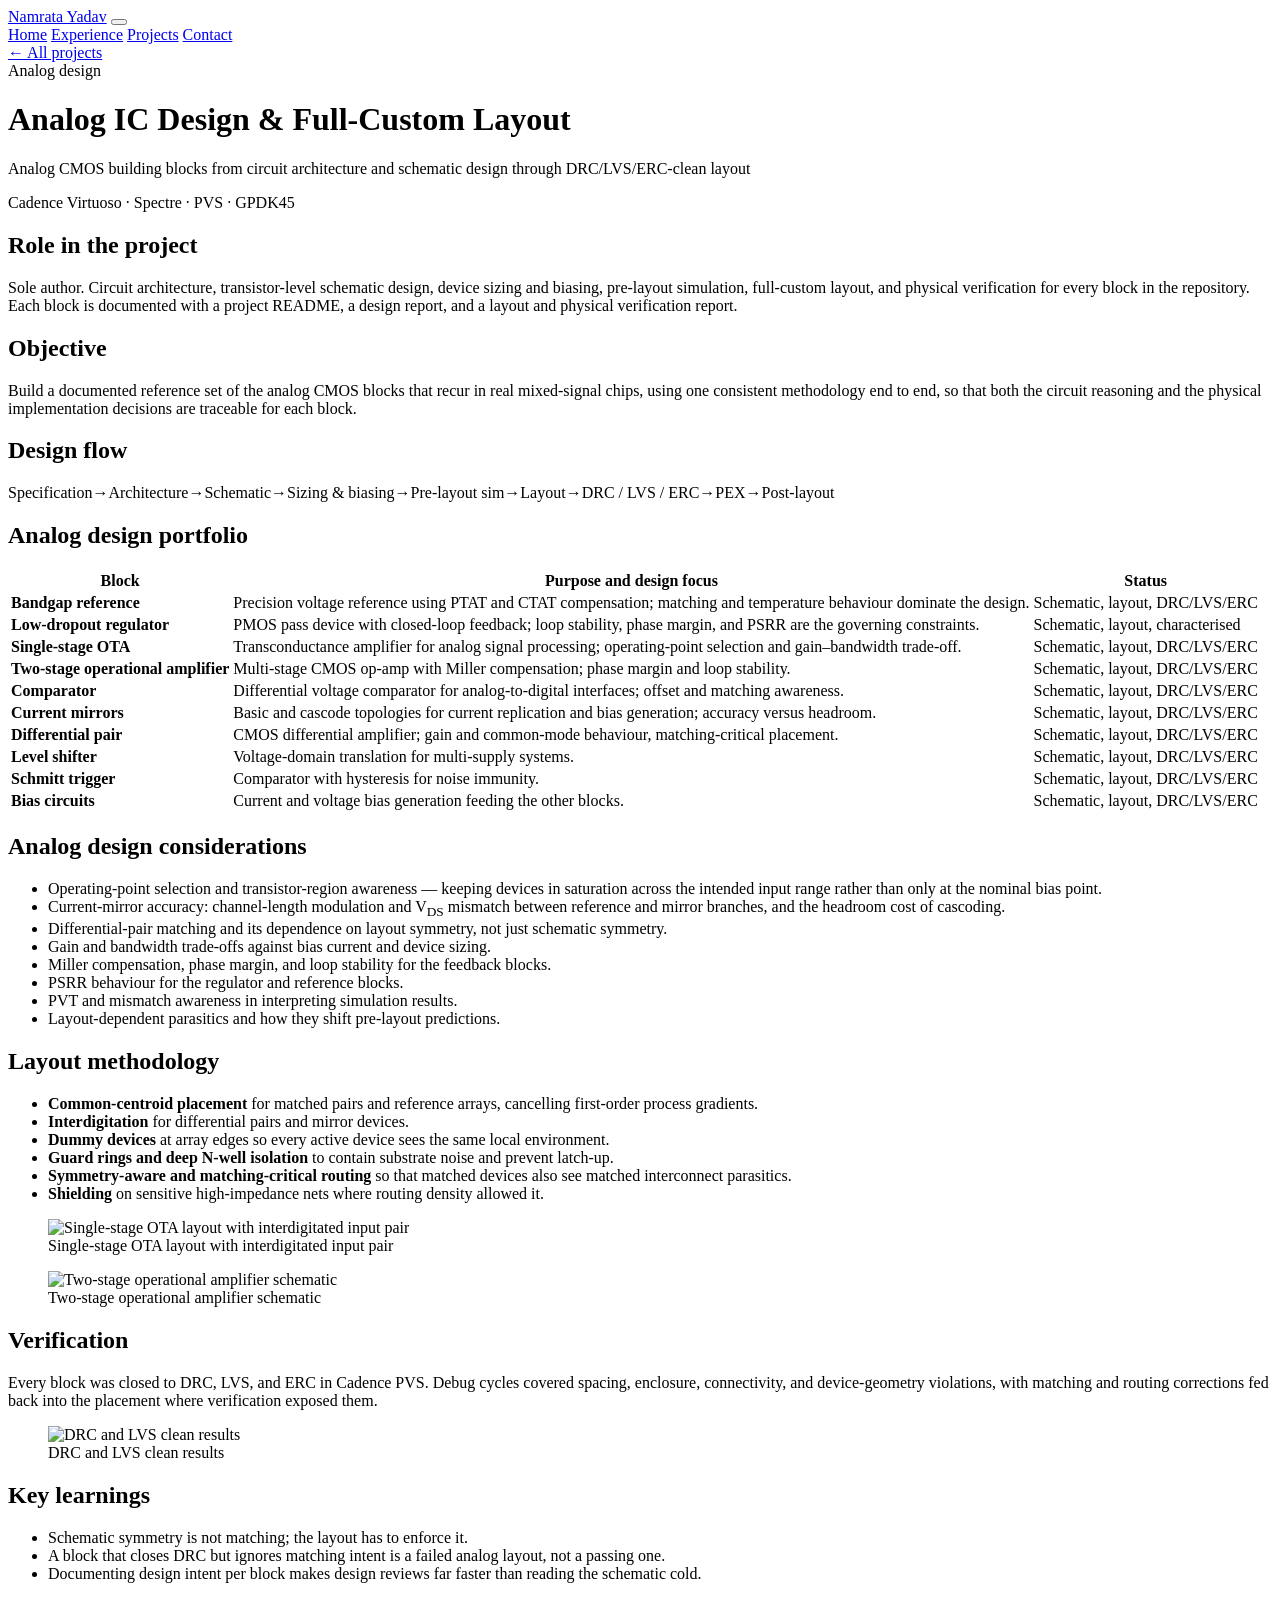
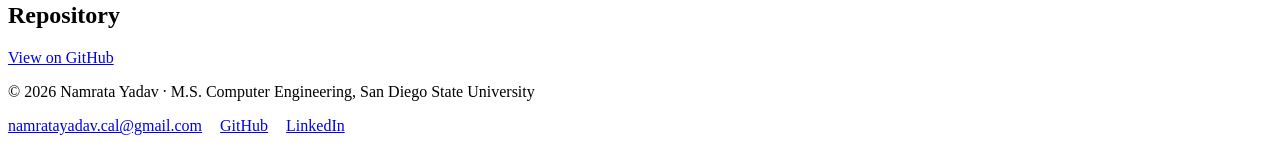
==== analog-ic.html @ 7a7b1069 "Add files via upload" ====
<!DOCTYPE html>
<html lang="en">
<head>
<meta charset="utf-8">
<meta name="viewport" content="width=device-width, initial-scale=1">
<title>Analog IC Design &amp; Full-Custom Layout | Namrata Yadav</title>
<meta name="description" content="Analog CMOS building blocks from circuit architecture and schematic design through DRC/LVS/ERC-clean layout">
<link rel="preconnect" href="https://fonts.googleapis.com">
<link rel="preconnect" href="https://fonts.gstatic.com" crossorigin>
<link href="https://fonts.googleapis.com/css2?family=Inter:wght@400;500;600&family=IBM+Plex+Mono:wght@400;500&display=swap" rel="stylesheet">
<link rel="stylesheet" href="../css/styles.css">
</head>
<body>
<header class="nav">
  <div class="nav-inner">
    <a class="nav-brand" href="../index.html">Namrata Yadav</a>
    <button class="nav-toggle" aria-label="Toggle navigation" aria-expanded="false"><span></span></button>
    <nav class="nav-links">
      <a href="../index.html">Home</a>
      <a href="../experience.html">Experience</a>
      <a href="../projects.html">Projects</a>
      <a href="../contact.html">Contact</a>
    </nav>
  </div>
</header>
<main>
  <div class="wrap crumb"><a href="../projects.html">&larr; All projects</a></div>
  <div class="wrap detail-head">
    <span class="badge">Analog design</span>
    <h1>Analog IC Design &amp; Full-Custom Layout</h1>
    <p class="detail-sub">Analog CMOS building blocks from circuit architecture and schematic design through DRC/LVS/ERC-clean layout</p>
    <p class="detail-tools">Cadence Virtuoso &middot; Spectre &middot; PVS &middot; GPDK45</p>
  </div>
  <div class="wrap detail-body">

<div class="block">
  <h2>Role in the project</h2>
  <p>Sole author. Circuit architecture, transistor-level schematic design, device sizing and biasing, pre-layout
  simulation, full-custom layout, and physical verification for every block in the repository. Each block is documented
  with a project README, a design report, and a layout and physical verification report.</p>
</div>

<div class="block">
  <h2>Objective</h2>
  <p>Build a documented reference set of the analog CMOS blocks that recur in real mixed-signal chips, using one
  consistent methodology end to end, so that both the circuit reasoning and the physical implementation decisions are
  traceable for each block.</p>
</div>

<div class="block">
  <h2>Design flow</h2>
  <div class="flow-vert"><span class="flow-step">Specification</span><span class="flow-arrow">&rarr;</span><span class="flow-step">Architecture</span><span class="flow-arrow">&rarr;</span><span class="flow-step">Schematic</span><span class="flow-arrow">&rarr;</span><span class="flow-step">Sizing &amp; biasing</span><span class="flow-arrow">&rarr;</span><span class="flow-step">Pre-layout sim</span><span class="flow-arrow">&rarr;</span><span class="flow-step">Layout</span><span class="flow-arrow">&rarr;</span><span class="flow-step">DRC / LVS / ERC</span><span class="flow-arrow">&rarr;</span><span class="flow-step">PEX</span><span class="flow-arrow">&rarr;</span><span class="flow-step">Post-layout</span></div>
</div>

<div class="block">
  <h2>Analog design portfolio</h2>
  <div class="table-wrap">
  <table>
    <thead><tr><th>Block</th><th>Purpose and design focus</th><th>Status</th></tr></thead>
    <tbody>
      <tr><td><strong>Bandgap reference</strong></td><td>Precision voltage reference using PTAT and CTAT
        compensation; matching and temperature behaviour dominate the design.</td><td>Schematic, layout, DRC/LVS/ERC</td></tr>
      <tr><td><strong>Low-dropout regulator</strong></td><td>PMOS pass device with closed-loop feedback; loop
        stability, phase margin, and PSRR are the governing constraints.</td><td>Schematic, layout, characterised</td></tr>
      <tr><td><strong>Single-stage OTA</strong></td><td>Transconductance amplifier for analog signal processing;
        operating-point selection and gain&ndash;bandwidth trade-off.</td><td>Schematic, layout, DRC/LVS/ERC</td></tr>
      <tr><td><strong>Two-stage operational amplifier</strong></td><td>Multi-stage CMOS op-amp with Miller
        compensation; phase margin and loop stability.</td><td>Schematic, layout, DRC/LVS/ERC</td></tr>
      <tr><td><strong>Comparator</strong></td><td>Differential voltage comparator for analog-to-digital
        interfaces; offset and matching awareness.</td><td>Schematic, layout, DRC/LVS/ERC</td></tr>
      <tr><td><strong>Current mirrors</strong></td><td>Basic and cascode topologies for current replication and
        bias generation; accuracy versus headroom.</td><td>Schematic, layout, DRC/LVS/ERC</td></tr>
      <tr><td><strong>Differential pair</strong></td><td>CMOS differential amplifier; gain and common-mode
        behaviour, matching-critical placement.</td><td>Schematic, layout, DRC/LVS/ERC</td></tr>
      <tr><td><strong>Level shifter</strong></td><td>Voltage-domain translation for multi-supply systems.</td><td>Schematic, layout, DRC/LVS/ERC</td></tr>
      <tr><td><strong>Schmitt trigger</strong></td><td>Comparator with hysteresis for noise immunity.</td><td>Schematic, layout, DRC/LVS/ERC</td></tr>
      <tr><td><strong>Bias circuits</strong></td><td>Current and voltage bias generation feeding the other
        blocks.</td><td>Schematic, layout, DRC/LVS/ERC</td></tr>
    </tbody>
  </table>
  </div>
</div>

<div class="block">
  <h2>Analog design considerations</h2>
  <ul><li>Operating-point selection and transistor-region awareness &mdash; keeping devices in saturation across the intended input range rather than only at the nominal bias point.</li><li>Current-mirror accuracy: channel-length modulation and V<sub>DS</sub> mismatch between reference and mirror branches, and the headroom cost of cascoding.</li><li>Differential-pair matching and its dependence on layout symmetry, not just schematic symmetry.</li><li>Gain and bandwidth trade-offs against bias current and device sizing.</li><li>Miller compensation, phase margin, and loop stability for the feedback blocks.</li><li>PSRR behaviour for the regulator and reference blocks.</li><li>PVT and mismatch awareness in interpreting simulation results.</li><li>Layout-dependent parasitics and how they shift pre-layout predictions.</li></ul>
</div>

<div class="block">
  <h2>Layout methodology</h2>
  <ul><li><strong>Common-centroid placement</strong> for matched pairs and reference arrays, cancelling first-order process gradients.</li><li><strong>Interdigitation</strong> for differential pairs and mirror devices.</li><li><strong>Dummy devices</strong> at array edges so every active device sees the same local environment.</li><li><strong>Guard rings and deep N-well isolation</strong> to contain substrate noise and prevent latch-up.</li><li><strong>Symmetry-aware and matching-critical routing</strong> so that matched devices also see matched interconnect parasitics.</li><li><strong>Shielding</strong> on sensitive high-impedance nets where routing density allowed it.</li></ul>
  <div class="fig-grid">
    <figure class="figure"><div class="frame"><img class="shot" src="../assets/projects/analog_ota_layout.png" alt="Single-stage OTA layout with interdigitated input pair"></div><figcaption>Single-stage OTA layout with interdigitated input pair</figcaption></figure>
    <figure class="figure"><div class="frame"><img class="shot" src="../assets/projects/analog_opamp_schematic.png" alt="Two-stage operational amplifier schematic"></div><figcaption>Two-stage operational amplifier schematic</figcaption></figure>
  </div>
</div>

<div class="block">
  <h2>Verification</h2>
  <p>Every block was closed to DRC, LVS, and ERC in Cadence PVS. Debug cycles covered spacing, enclosure,
  connectivity, and device-geometry violations, with matching and routing corrections fed back into the placement
  where verification exposed them.</p>
  <figure class="figure"><div class="frame"><img class="shot" src="../assets/projects/analog_drc_lvs_clean.png" alt="DRC and LVS clean results"></div><figcaption>DRC and LVS clean results</figcaption></figure>
</div>

<div class="block">
  <h2>Key learnings</h2>
  <ul><li>Schematic symmetry is not matching; the layout has to enforce it.</li><li>A block that closes DRC but ignores matching intent is a failed analog layout, not a passing one.</li><li>Documenting design intent per block makes design reviews far faster than reading the schematic cold.</li></ul>
</div>

<div class="block"><h2>Repository</h2><a class="btn" href="https://github.com/NamrataVLSI/Analog-IC-Design-and-Layout-">View on GitHub</a></div>
  </div>
</main>
<footer class="footer">
  <div class="wrap footer-inner">
    <p>&copy; 2026 Namrata Yadav &middot; M.S. Computer Engineering, San Diego State University</p>
    <div style="display:flex;gap:18px;">
      <a href="mailto:namratayadav.cal@gmail.com">namratayadav.cal@gmail.com</a>
      <a href="https://github.com/NamrataVLSI">GitHub</a>
      <a href="https://www.linkedin.com/in/namrata-yadav">LinkedIn</a>
    </div>
  </div>
</footer>
<script src="../js/main.js"></script>
</body>
</html>
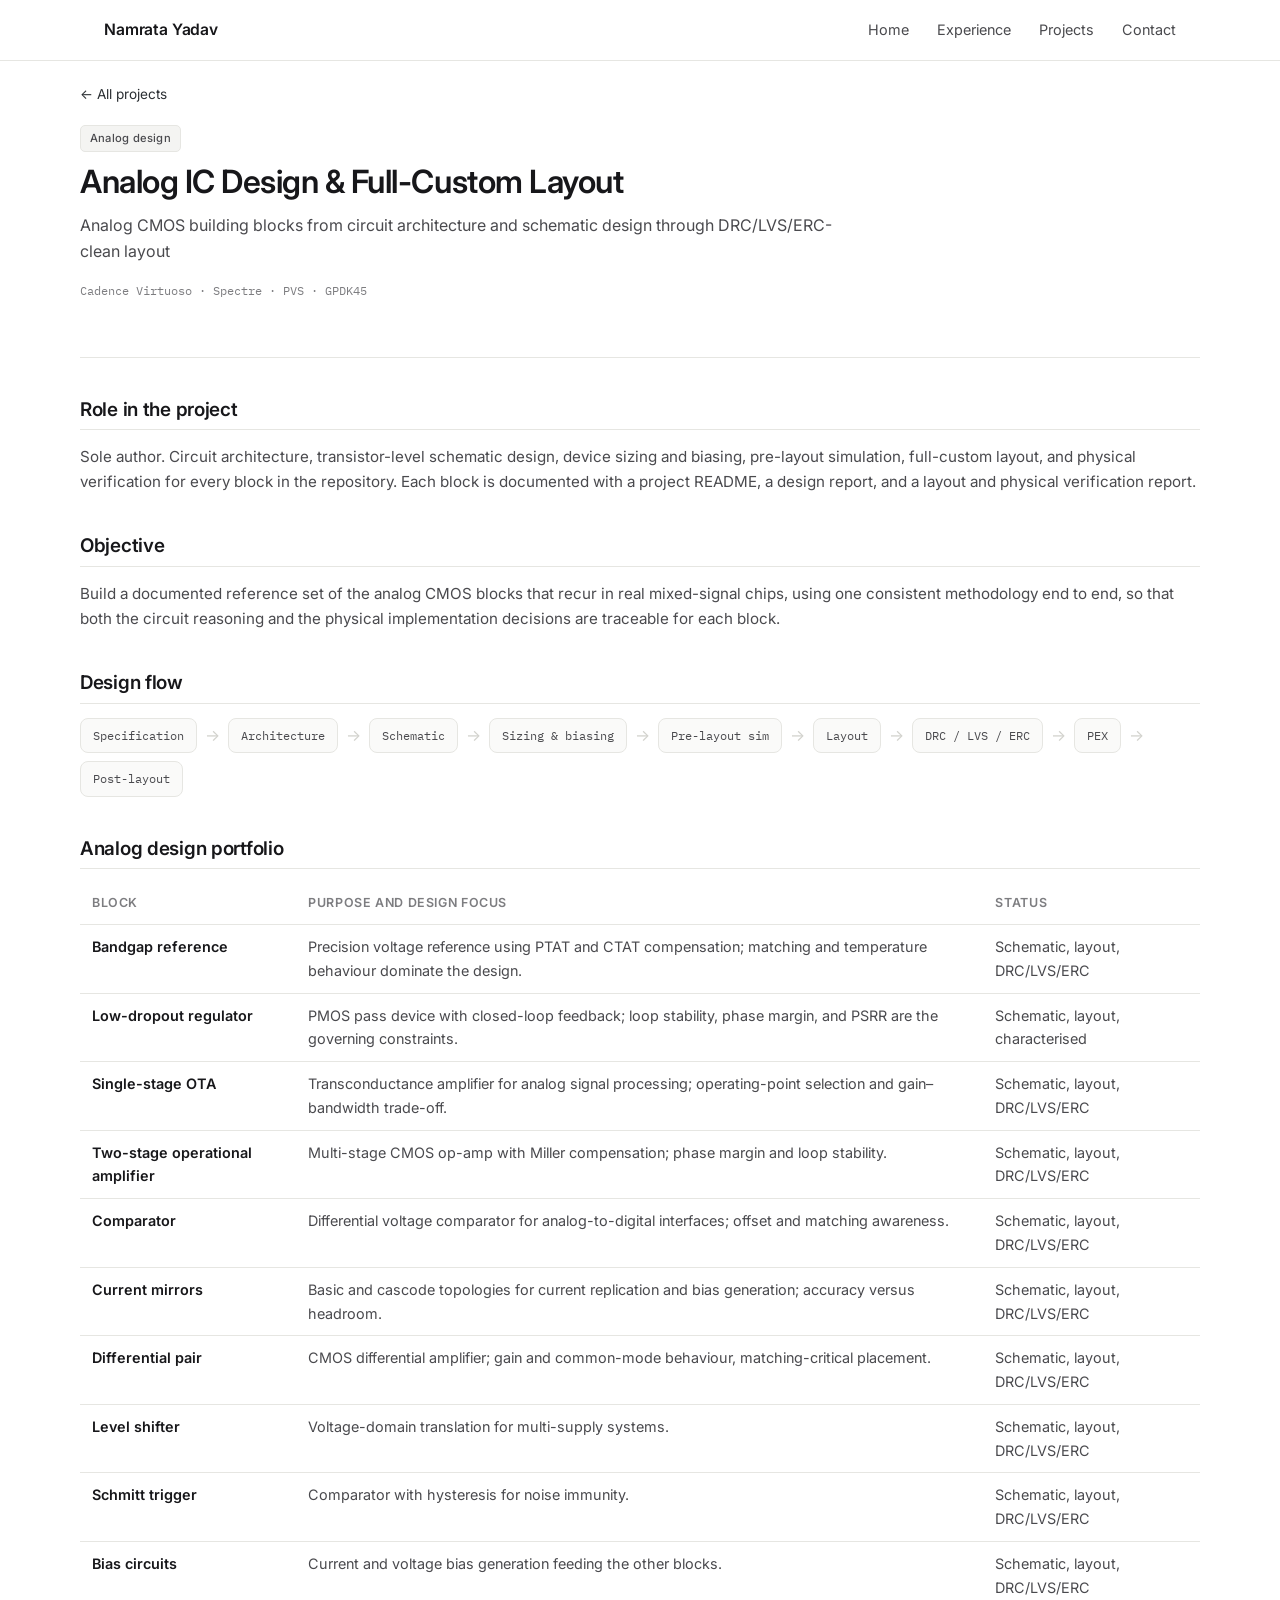
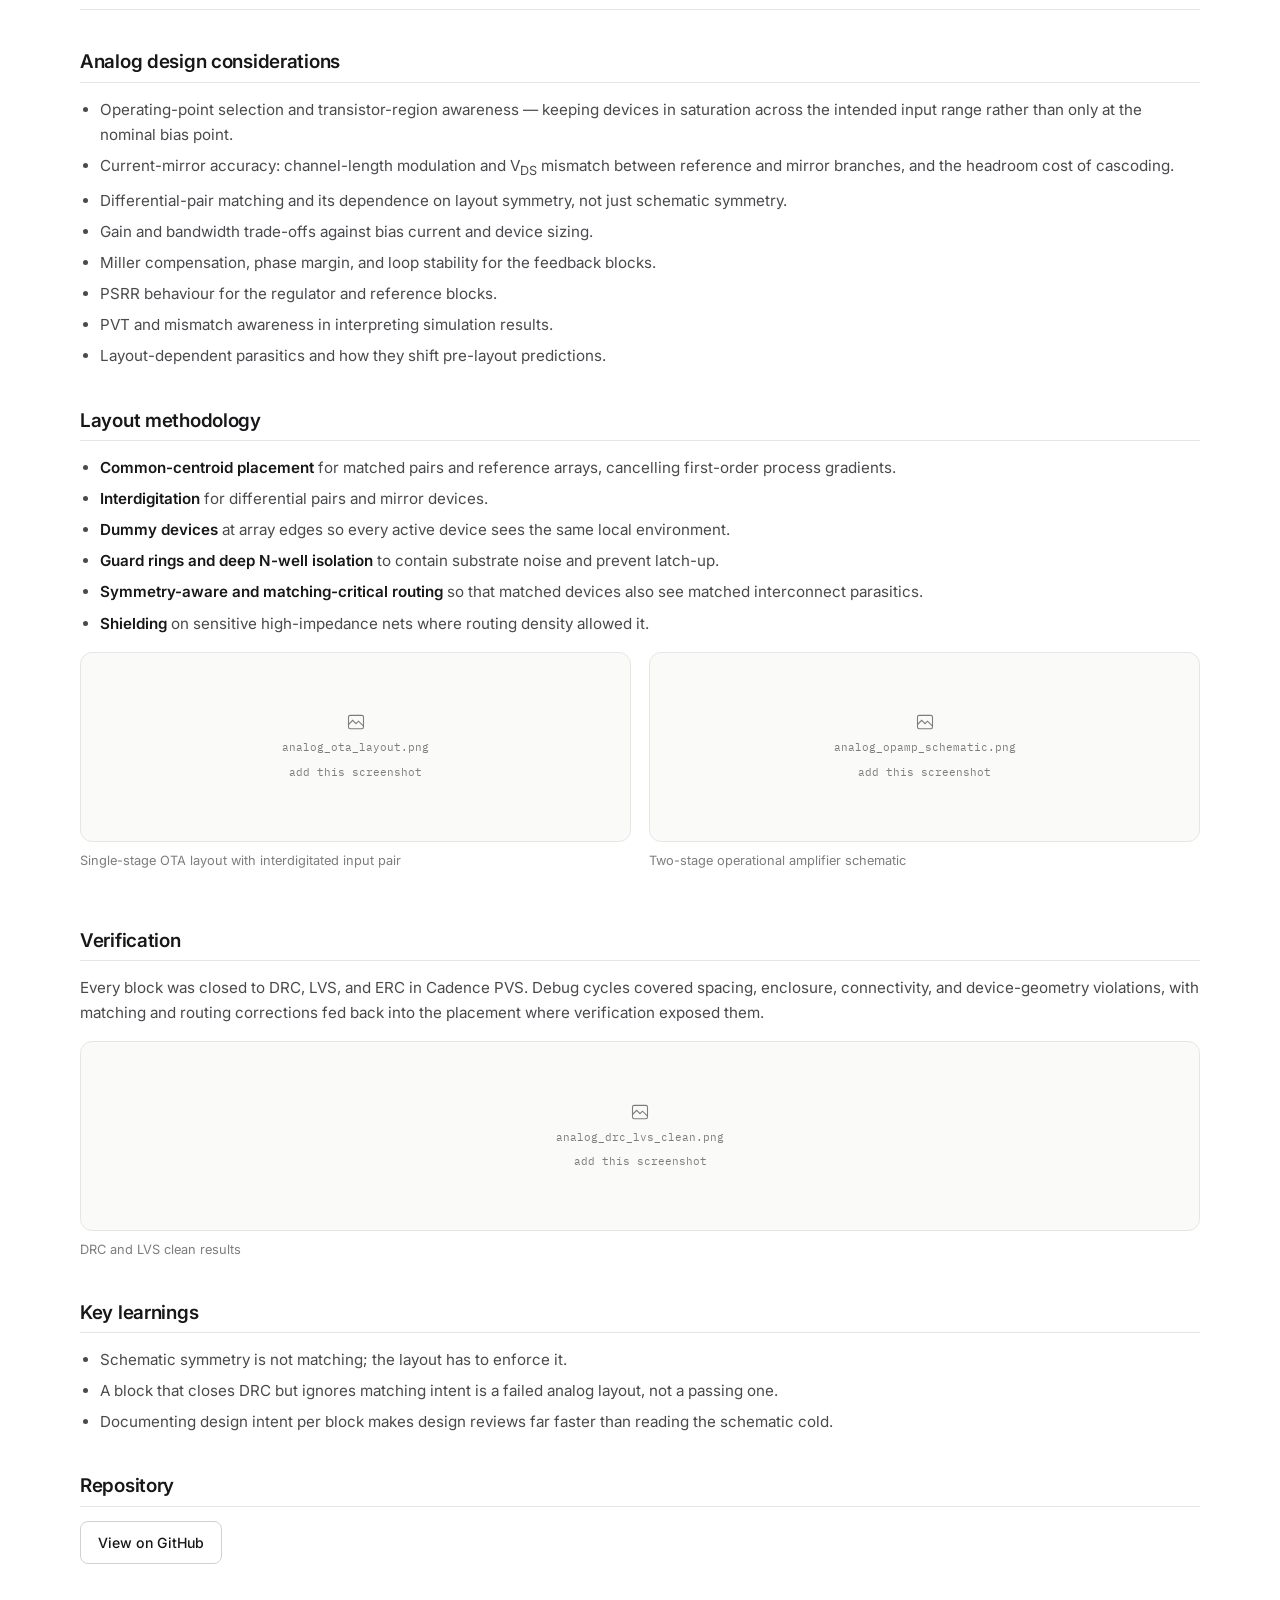
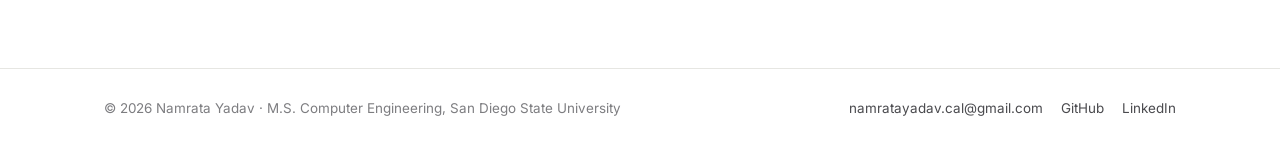
==== commit 83534fdf: "Add files via upload" ====
--- a/analog-ic.html
+++ b/analog-ic.html
@@ -8,23 +8,23 @@
 <link rel="preconnect" href="https://fonts.googleapis.com">
 <link rel="preconnect" href="https://fonts.gstatic.com" crossorigin>
 <link href="https://fonts.googleapis.com/css2?family=Inter:wght@400;500;600&family=IBM+Plex+Mono:wght@400;500&display=swap" rel="stylesheet">
-<link rel="stylesheet" href="../css/styles.css">
+<link rel="stylesheet" href="styles.css">
 </head>
 <body>
 <header class="nav">
   <div class="nav-inner">
-    <a class="nav-brand" href="../index.html">Namrata Yadav</a>
+    <a class="nav-brand" href="index.html">Namrata Yadav</a>
     <button class="nav-toggle" aria-label="Toggle navigation" aria-expanded="false"><span></span></button>
     <nav class="nav-links">
-      <a href="../index.html">Home</a>
-      <a href="../experience.html">Experience</a>
-      <a href="../projects.html">Projects</a>
-      <a href="../contact.html">Contact</a>
+      <a href="index.html">Home</a>
+      <a href="experience.html">Experience</a>
+      <a href="projects.html">Projects</a>
+      <a href="contact.html">Contact</a>
     </nav>
   </div>
 </header>
 <main>
-  <div class="wrap crumb"><a href="../projects.html">&larr; All projects</a></div>
+  <div class="wrap crumb"><a href="projects.html">&larr; All projects</a></div>
   <div class="wrap detail-head">
     <span class="badge">Analog design</span>
     <h1>Analog IC Design &amp; Full-Custom Layout</h1>
@@ -90,8 +90,8 @@
   <h2>Layout methodology</h2>
   <ul><li><strong>Common-centroid placement</strong> for matched pairs and reference arrays, cancelling first-order process gradients.</li><li><strong>Interdigitation</strong> for differential pairs and mirror devices.</li><li><strong>Dummy devices</strong> at array edges so every active device sees the same local environment.</li><li><strong>Guard rings and deep N-well isolation</strong> to contain substrate noise and prevent latch-up.</li><li><strong>Symmetry-aware and matching-critical routing</strong> so that matched devices also see matched interconnect parasitics.</li><li><strong>Shielding</strong> on sensitive high-impedance nets where routing density allowed it.</li></ul>
   <div class="fig-grid">
-    <figure class="figure"><div class="frame"><img class="shot" src="../assets/projects/analog_ota_layout.png" alt="Single-stage OTA layout with interdigitated input pair"></div><figcaption>Single-stage OTA layout with interdigitated input pair</figcaption></figure>
-    <figure class="figure"><div class="frame"><img class="shot" src="../assets/projects/analog_opamp_schematic.png" alt="Two-stage operational amplifier schematic"></div><figcaption>Two-stage operational amplifier schematic</figcaption></figure>
+    <figure class="figure"><div class="frame"><img class="shot" src="analog_ota_layout.png" alt="Single-stage OTA layout with interdigitated input pair"></div><figcaption>Single-stage OTA layout with interdigitated input pair</figcaption></figure>
+    <figure class="figure"><div class="frame"><img class="shot" src="analog_opamp_schematic.png" alt="Two-stage operational amplifier schematic"></div><figcaption>Two-stage operational amplifier schematic</figcaption></figure>
   </div>
 </div>
 
@@ -100,7 +100,7 @@
   <p>Every block was closed to DRC, LVS, and ERC in Cadence PVS. Debug cycles covered spacing, enclosure,
   connectivity, and device-geometry violations, with matching and routing corrections fed back into the placement
   where verification exposed them.</p>
-  <figure class="figure"><div class="frame"><img class="shot" src="../assets/projects/analog_drc_lvs_clean.png" alt="DRC and LVS clean results"></div><figcaption>DRC and LVS clean results</figcaption></figure>
+  <figure class="figure"><div class="frame"><img class="shot" src="analog_drc_lvs_clean.png" alt="DRC and LVS clean results"></div><figcaption>DRC and LVS clean results</figcaption></figure>
 </div>
 
 <div class="block">
@@ -121,6 +121,6 @@
     </div>
   </div>
 </footer>
-<script src="../js/main.js"></script>
+<script src="main.js"></script>
 </body>
 </html>
--- a/styles.css
+++ b/styles.css
@@ -0,0 +1,374 @@
+/* Namrata Yadav — portfolio stylesheet */
+
+:root {
+  --bg:            #ffffff;
+  --surface:       #fafaf9;
+  --surface-2:     #f4f4f2;
+  --border:        #e6e6e2;
+  --border-strong: #d2d2cd;
+  --ink:           #17171a;
+  --ink-soft:      #4a4a4e;
+  --ink-muted:     #7d7d80;
+  --accent:        #2b2f33;
+  --accent-hover:  #14171a;
+  --radius:        12px;
+  --radius-sm:     8px;
+  --maxw:          1120px;
+  --font:          'Inter', -apple-system, BlinkMacSystemFont, 'Segoe UI', Roboto, sans-serif;
+  --mono:          'IBM Plex Mono', ui-monospace, SFMono-Regular, Menlo, monospace;
+}
+
+* { box-sizing: border-box; }
+
+html { scroll-behavior: smooth; scroll-padding-top: 76px; }
+
+body {
+  margin: 0;
+  background: var(--bg);
+  color: var(--ink);
+  font-family: var(--font);
+  font-size: 16px;
+  line-height: 1.65;
+  -webkit-font-smoothing: antialiased;
+}
+
+img { max-width: 100%; display: block; }
+
+a { color: var(--accent); text-decoration: none; }
+a:hover { color: var(--accent-hover); text-decoration: underline; }
+
+:focus-visible { outline: 2px solid var(--accent); outline-offset: 2px; }
+
+.wrap { max-width: var(--maxw); margin: 0 auto; padding: 0 24px; }
+
+h1, h2, h3, h4 { line-height: 1.25; margin: 0; font-weight: 600; letter-spacing: -0.015em; }
+h1 { font-size: 2.4rem; }
+h2 { font-size: 1.6rem; }
+h3 { font-size: 1.15rem; }
+h4 { font-size: 1rem; }
+p  { margin: 0 0 1rem; }
+
+.mono {
+  font-family: var(--mono);
+  font-size: 0.75rem;
+  letter-spacing: 0.04em;
+  text-transform: lowercase;
+  color: var(--ink-muted);
+}
+
+/* ---------- nav ---------- */
+
+.nav {
+  position: sticky; top: 0; z-index: 50;
+  background: rgba(255,255,255,0.92);
+  backdrop-filter: saturate(180%) blur(8px);
+  border-bottom: 1px solid var(--border);
+}
+.nav-inner {
+  max-width: var(--maxw); margin: 0 auto; padding: 0 24px;
+  height: 60px; display: flex; align-items: center; justify-content: space-between;
+}
+.nav-brand { font-weight: 600; font-size: 0.98rem; color: var(--ink); text-decoration: none; letter-spacing: -0.01em; }
+.nav-brand:hover { text-decoration: none; }
+.nav-links { display: flex; gap: 28px; align-items: center; }
+.nav-links a {
+  font-size: 0.9rem; color: var(--ink-soft); text-decoration: none; padding: 4px 0;
+  border-bottom: 1.5px solid transparent;
+}
+.nav-links a:hover { color: var(--ink); text-decoration: none; border-bottom-color: var(--border-strong); }
+.nav-links a.active { color: var(--ink); border-bottom-color: var(--accent); }
+.nav-toggle {
+  display: none; background: none; border: 1px solid var(--border);
+  border-radius: var(--radius-sm); width: 38px; height: 34px; cursor: pointer;
+  align-items: center; justify-content: center;
+}
+.nav-toggle span { display: block; width: 16px; height: 1.5px; background: var(--ink); position: relative; }
+.nav-toggle span::before, .nav-toggle span::after {
+  content: ''; position: absolute; left: 0; width: 16px; height: 1.5px; background: var(--ink);
+}
+.nav-toggle span::before { top: -5px; }
+.nav-toggle span::after  { top: 5px; }
+
+/* ---------- sections ---------- */
+
+.section { padding: 64px 0; border-top: 1px solid var(--border); }
+.section:first-of-type { border-top: none; }
+.section-head { margin-bottom: 28px; }
+.section-head h2 { margin-bottom: 6px; }
+.section-head p { color: var(--ink-soft); margin: 0; max-width: 700px; font-size: 0.95rem; }
+
+/* ---------- hero ---------- */
+
+.hero { padding: 72px 0 56px; }
+.hero-grid {
+  display: grid; grid-template-columns: 132px 1fr; gap: 32px; align-items: start;
+}
+.photo {
+  width: 132px; height: 132px; border-radius: var(--radius);
+  object-fit: cover; border: 1px solid var(--border); background: var(--surface-2);
+}
+.photo-ph {
+  width: 132px; height: 132px; border-radius: var(--radius);
+  border: 1px dashed var(--border-strong); background: var(--surface);
+  display: flex; flex-direction: column; align-items: center; justify-content: center;
+  color: var(--ink-muted); font-size: 0.7rem; text-align: center; padding: 8px; gap: 4px;
+}
+.photo-ph strong { font-size: 1.05rem; font-weight: 600; color: var(--ink-soft); letter-spacing: 0.04em; }
+.hero h1 { margin-bottom: 10px; }
+.hero-role {
+  font-size: 0.92rem; color: var(--ink-soft); font-weight: 500;
+  margin-bottom: 16px; line-height: 1.6;
+}
+.hero-role span { color: var(--border-strong); margin: 0 6px; }
+.hero p.lede { color: var(--ink-soft); max-width: 720px; font-size: 1rem; }
+.hero-meta { font-size: 0.88rem; color: var(--ink-muted); margin-bottom: 18px; }
+
+.btn-row { display: flex; flex-wrap: wrap; gap: 10px; margin-top: 22px; }
+.btn {
+  display: inline-flex; align-items: center; gap: 7px;
+  font-size: 0.88rem; font-weight: 500; padding: 9px 17px;
+  border-radius: var(--radius-sm); border: 1px solid var(--border-strong);
+  color: var(--ink); background: #fff; text-decoration: none;
+  transition: background .15s ease, border-color .15s ease, transform .15s ease;
+}
+.btn:hover { background: var(--surface-2); border-color: var(--ink-muted); text-decoration: none; color: var(--ink); }
+.btn-primary { background: var(--accent); border-color: var(--accent); color: #fff; }
+.btn-primary:hover { background: var(--accent-hover); border-color: var(--accent-hover); color: #fff; }
+.btn svg { width: 15px; height: 15px; fill: currentColor; }
+
+/* ---------- explore cards ---------- */
+
+.explore-grid { display: grid; grid-template-columns: repeat(4, 1fr); gap: 16px; }
+.explore-card {
+  background: var(--surface); border: 1px solid var(--border);
+  border-radius: var(--radius); padding: 20px 18px; text-decoration: none; color: var(--ink);
+  transition: border-color .15s ease, transform .15s ease, box-shadow .15s ease;
+}
+.explore-card:hover {
+  text-decoration: none; color: var(--ink); border-color: var(--border-strong);
+  transform: translateY(-2px); box-shadow: 0 4px 14px rgba(20,20,20,0.05);
+}
+.explore-card h3 { font-size: 0.98rem; margin-bottom: 6px; }
+.explore-card p { font-size: 0.82rem; color: var(--ink-muted); margin: 0; line-height: 1.55; }
+.explore-icon { margin-bottom: 12px; color: var(--ink-soft); }
+.explore-icon svg { width: 22px; height: 22px; stroke: currentColor; fill: none; stroke-width: 1.4; }
+
+/* ---------- expertise ---------- */
+
+.flow-rail {
+  display: flex; flex-wrap: wrap; align-items: center; gap: 10px;
+  padding: 16px 18px; background: var(--surface); border: 1px solid var(--border);
+  border-radius: var(--radius); margin-bottom: 30px;
+}
+.flow-rail span {
+  font-family: var(--mono); font-size: 0.74rem; color: var(--ink-soft);
+  letter-spacing: 0.02em;
+}
+.flow-rail i { color: var(--border-strong); font-style: normal; font-size: 0.8rem; }
+
+.skill-grid { display: grid; grid-template-columns: repeat(2, 1fr); gap: 16px; }
+.skill-card {
+  background: #fff; border: 1px solid var(--border); border-radius: var(--radius);
+  padding: 20px 22px;
+}
+.skill-card h3 { font-size: 0.95rem; margin-bottom: 12px; }
+.chips { display: flex; flex-wrap: wrap; gap: 6px; }
+.chip {
+  font-size: 0.76rem; padding: 4px 10px; border-radius: 999px;
+  background: var(--surface-2); color: var(--ink-soft); border: 1px solid var(--border);
+  white-space: nowrap;
+}
+
+/* ---------- experience ---------- */
+
+.exp-grid { display: grid; grid-template-columns: repeat(2, 1fr); gap: 18px; align-items: start; }
+.exp-card {
+  background: #fff; border: 1px solid var(--border); border-radius: var(--radius);
+  padding: 24px; transition: border-color .15s ease, box-shadow .15s ease;
+}
+.exp-card:hover { border-color: var(--border-strong); box-shadow: 0 4px 14px rgba(20,20,20,0.05); }
+.exp-card.featured { grid-column: 1 / -1; }
+.exp-org {
+  display: flex; align-items: center; gap: 12px; margin-bottom: 14px;
+  padding-bottom: 14px; border-bottom: 1px solid var(--border);
+}
+.exp-logo {
+  width: 40px; height: 40px; border-radius: var(--radius-sm); flex: 0 0 40px;
+  background: var(--surface-2); border: 1px solid var(--border);
+  display: flex; align-items: center; justify-content: center;
+  font-weight: 600; font-size: 0.8rem; color: var(--ink-soft); letter-spacing: 0.02em;
+}
+.exp-card h3 { font-size: 1.05rem; margin-bottom: 3px; }
+.exp-meta { font-size: 0.85rem; color: var(--ink-muted); }
+.exp-card ul { margin: 0 0 14px; padding-left: 18px; color: var(--ink-soft); font-size: 0.92rem; }
+.exp-card ul li { margin-bottom: 7px; }
+.exp-card > p { font-size: 0.93rem; color: var(--ink-soft); }
+.tagline { font-family: var(--mono); font-size: 0.73rem; color: var(--ink-muted); margin-top: 14px; }
+
+/* ---------- projects ---------- */
+
+.filter-row { display: flex; flex-wrap: wrap; gap: 8px; margin-bottom: 26px; }
+.filter-btn {
+  font-size: 0.82rem; padding: 6px 14px; border-radius: 999px; cursor: pointer;
+  border: 1px solid var(--border-strong); background: #fff; color: var(--ink-soft);
+  font-family: var(--font);
+}
+.filter-btn:hover { background: var(--surface-2); }
+.filter-btn.active { background: var(--accent); border-color: var(--accent); color: #fff; }
+
+.proj-grid { display: grid; grid-template-columns: repeat(3, 1fr); gap: 20px; }
+.proj-card {
+  display: flex; flex-direction: column;
+  background: #fff; border: 1px solid var(--border); border-radius: var(--radius);
+  overflow: hidden; transition: border-color .15s ease, transform .15s ease, box-shadow .15s ease;
+}
+.proj-card:hover {
+  border-color: var(--border-strong); transform: translateY(-2px);
+  box-shadow: 0 6px 18px rgba(20,20,20,0.06);
+}
+.proj-thumb { aspect-ratio: 16 / 9; background: var(--surface); border-bottom: 1px solid var(--border); }
+.proj-thumb img { width: 100%; height: 100%; object-fit: cover; }
+.img-ph {
+  width: 100%; height: 100%; display: flex; flex-direction: column;
+  align-items: center; justify-content: center; gap: 6px;
+  background: var(--surface); color: var(--ink-muted);
+  font-family: var(--mono); font-size: 0.7rem; text-align: center; padding: 10px;
+}
+.img-ph svg { width: 20px; height: 20px; stroke: currentColor; fill: none; stroke-width: 1.3; }
+.proj-body { padding: 18px 20px 20px; display: flex; flex-direction: column; flex: 1; }
+.badge {
+  display: inline-block; font-size: 0.7rem; font-weight: 500;
+  padding: 3px 9px; border-radius: 5px; margin-bottom: 10px;
+  background: var(--surface-2); color: var(--ink-soft); border: 1px solid var(--border);
+  letter-spacing: 0.02em;
+}
+.badge.progress { background: #fff; border-style: dashed; color: var(--ink-muted); }
+.proj-body h3 { font-size: 1.02rem; margin-bottom: 7px; }
+.proj-desc { font-size: 0.88rem; color: var(--ink-soft); margin-bottom: 12px; }
+.proj-tools { font-family: var(--mono); font-size: 0.71rem; color: var(--ink-muted); margin-bottom: 14px; }
+.proj-metric {
+  font-size: 0.8rem; color: var(--ink-soft); background: var(--surface);
+  border: 1px solid var(--border); border-radius: var(--radius-sm);
+  padding: 7px 11px; margin-bottom: 14px;
+}
+.proj-metric strong { color: var(--ink); font-weight: 600; }
+.proj-links { display: flex; gap: 14px; margin-top: auto; padding-top: 4px; font-size: 0.85rem; font-weight: 500; }
+
+/* ---------- project detail ---------- */
+
+.crumb { font-size: 0.85rem; color: var(--ink-muted); padding: 22px 0 0; }
+.detail-head { padding: 18px 0 40px; border-bottom: 1px solid var(--border); }
+.detail-head h1 { font-size: 2rem; margin-bottom: 10px; }
+.detail-sub { font-size: 1rem; color: var(--ink-soft); max-width: 780px; margin-bottom: 16px; }
+.detail-tools { font-family: var(--mono); font-size: 0.76rem; color: var(--ink-muted); }
+
+.detail-body { padding: 40px 0 64px; }
+.block { margin-bottom: 40px; }
+.block h2 {
+  font-size: 1.18rem; margin-bottom: 14px; padding-bottom: 8px;
+  border-bottom: 1px solid var(--border);
+}
+.block h3 { font-size: 0.98rem; margin: 20px 0 8px; }
+.block p, .block li { color: var(--ink-soft); font-size: 0.95rem; }
+.block ul { padding-left: 20px; margin: 0 0 1rem; }
+.block ul li { margin-bottom: 6px; }
+.block ul li strong { color: var(--ink); font-weight: 600; }
+
+.flow-vert { display: flex; flex-wrap: wrap; gap: 8px; align-items: center; }
+.flow-step {
+  font-family: var(--mono); font-size: 0.74rem; color: var(--ink-soft);
+  background: var(--surface); border: 1px solid var(--border);
+  border-radius: var(--radius-sm); padding: 7px 12px;
+}
+.flow-arrow { color: var(--border-strong); }
+
+.figure { margin: 0 0 18px; }
+.figure .frame {
+  border: 1px solid var(--border); border-radius: var(--radius);
+  overflow: hidden; background: var(--surface); min-height: 190px;
+  display: flex; align-items: center; justify-content: center;
+}
+.figure figcaption { font-size: 0.8rem; color: var(--ink-muted); margin-top: 8px; }
+.fig-grid { display: grid; grid-template-columns: repeat(2, 1fr); gap: 18px; }
+
+.metrics { display: grid; grid-template-columns: repeat(4, 1fr); gap: 14px; }
+.metric {
+  background: var(--surface); border: 1px solid var(--border);
+  border-radius: var(--radius); padding: 16px 18px;
+}
+.metric .k { font-family: var(--mono); font-size: 0.72rem; color: var(--ink-muted); margin-bottom: 6px; }
+.metric .v { font-size: 1.32rem; font-weight: 600; letter-spacing: -0.02em; }
+
+.note {
+  background: var(--surface); border: 1px solid var(--border);
+  border-left: 3px solid var(--border-strong); border-radius: 0 var(--radius-sm) var(--radius-sm) 0;
+  padding: 13px 16px; font-size: 0.88rem; color: var(--ink-soft); margin-bottom: 18px;
+}
+.note strong { color: var(--ink); }
+
+.table-wrap { overflow-x: auto; }
+table { width: 100%; border-collapse: collapse; font-size: 0.9rem; }
+th, td { text-align: left; padding: 10px 12px; border-bottom: 1px solid var(--border); vertical-align: top; }
+th { font-size: 0.78rem; text-transform: uppercase; letter-spacing: 0.05em; color: var(--ink-muted); font-weight: 600; }
+td { color: var(--ink-soft); }
+td strong { color: var(--ink); font-weight: 600; }
+
+/* ---------- contact ---------- */
+
+.contact-grid { display: grid; grid-template-columns: repeat(4, 1fr); gap: 16px; }
+.contact-card {
+  background: #fff; border: 1px solid var(--border); border-radius: var(--radius);
+  padding: 22px 20px; text-decoration: none; color: var(--ink);
+  transition: border-color .15s ease, transform .15s ease, box-shadow .15s ease;
+}
+.contact-card:hover {
+  text-decoration: none; color: var(--ink); border-color: var(--border-strong);
+  transform: translateY(-2px); box-shadow: 0 4px 14px rgba(20,20,20,0.05);
+}
+.contact-card svg { width: 20px; height: 20px; stroke: currentColor; fill: none; stroke-width: 1.4; color: var(--ink-soft); margin-bottom: 12px; }
+.contact-card h3 { font-size: 0.95rem; margin-bottom: 4px; }
+.contact-card p { font-size: 0.83rem; color: var(--ink-muted); margin: 0; word-break: break-word; }
+
+/* ---------- footer ---------- */
+
+.footer { border-top: 1px solid var(--border); padding: 28px 0; }
+.footer-inner { display: flex; justify-content: space-between; align-items: center; gap: 16px; flex-wrap: wrap; }
+.footer p { margin: 0; font-size: 0.84rem; color: var(--ink-muted); }
+.footer a { font-size: 0.84rem; color: var(--ink-soft); }
+
+/* ---------- responsive ---------- */
+
+@media (max-width: 900px) {
+  .explore-grid, .contact-grid { grid-template-columns: repeat(2, 1fr); }
+  .proj-grid { grid-template-columns: repeat(2, 1fr); }
+  .metrics { grid-template-columns: repeat(2, 1fr); }
+  .exp-grid { grid-template-columns: 1fr; }
+  .skill-grid { grid-template-columns: 1fr; }
+}
+
+@media (max-width: 720px) {
+  h1 { font-size: 1.9rem; }
+  .detail-head h1 { font-size: 1.6rem; }
+  .hero { padding: 44px 0 36px; }
+  .section { padding: 48px 0; }
+  .hero-grid { grid-template-columns: 1fr; gap: 20px; }
+  .proj-grid, .explore-grid, .contact-grid, .fig-grid { grid-template-columns: 1fr; }
+  .nav-toggle { display: flex; }
+  .nav-links {
+    position: absolute; top: 60px; left: 0; right: 0;
+    flex-direction: column; align-items: flex-start; gap: 0;
+    background: #fff; border-bottom: 1px solid var(--border);
+    padding: 8px 24px 16px; display: none;
+  }
+  .nav-links.open { display: flex; }
+  .nav-links a { padding: 10px 0; width: 100%; border-bottom: none; }
+}
+
+@media (prefers-reduced-motion: reduce) {
+  * { transition: none !important; scroll-behavior: auto !important; }
+  .proj-card:hover, .explore-card:hover, .contact-card:hover { transform: none; }
+}
+
+@media print {
+  .nav, .footer, .filter-row { display: none; }
+}
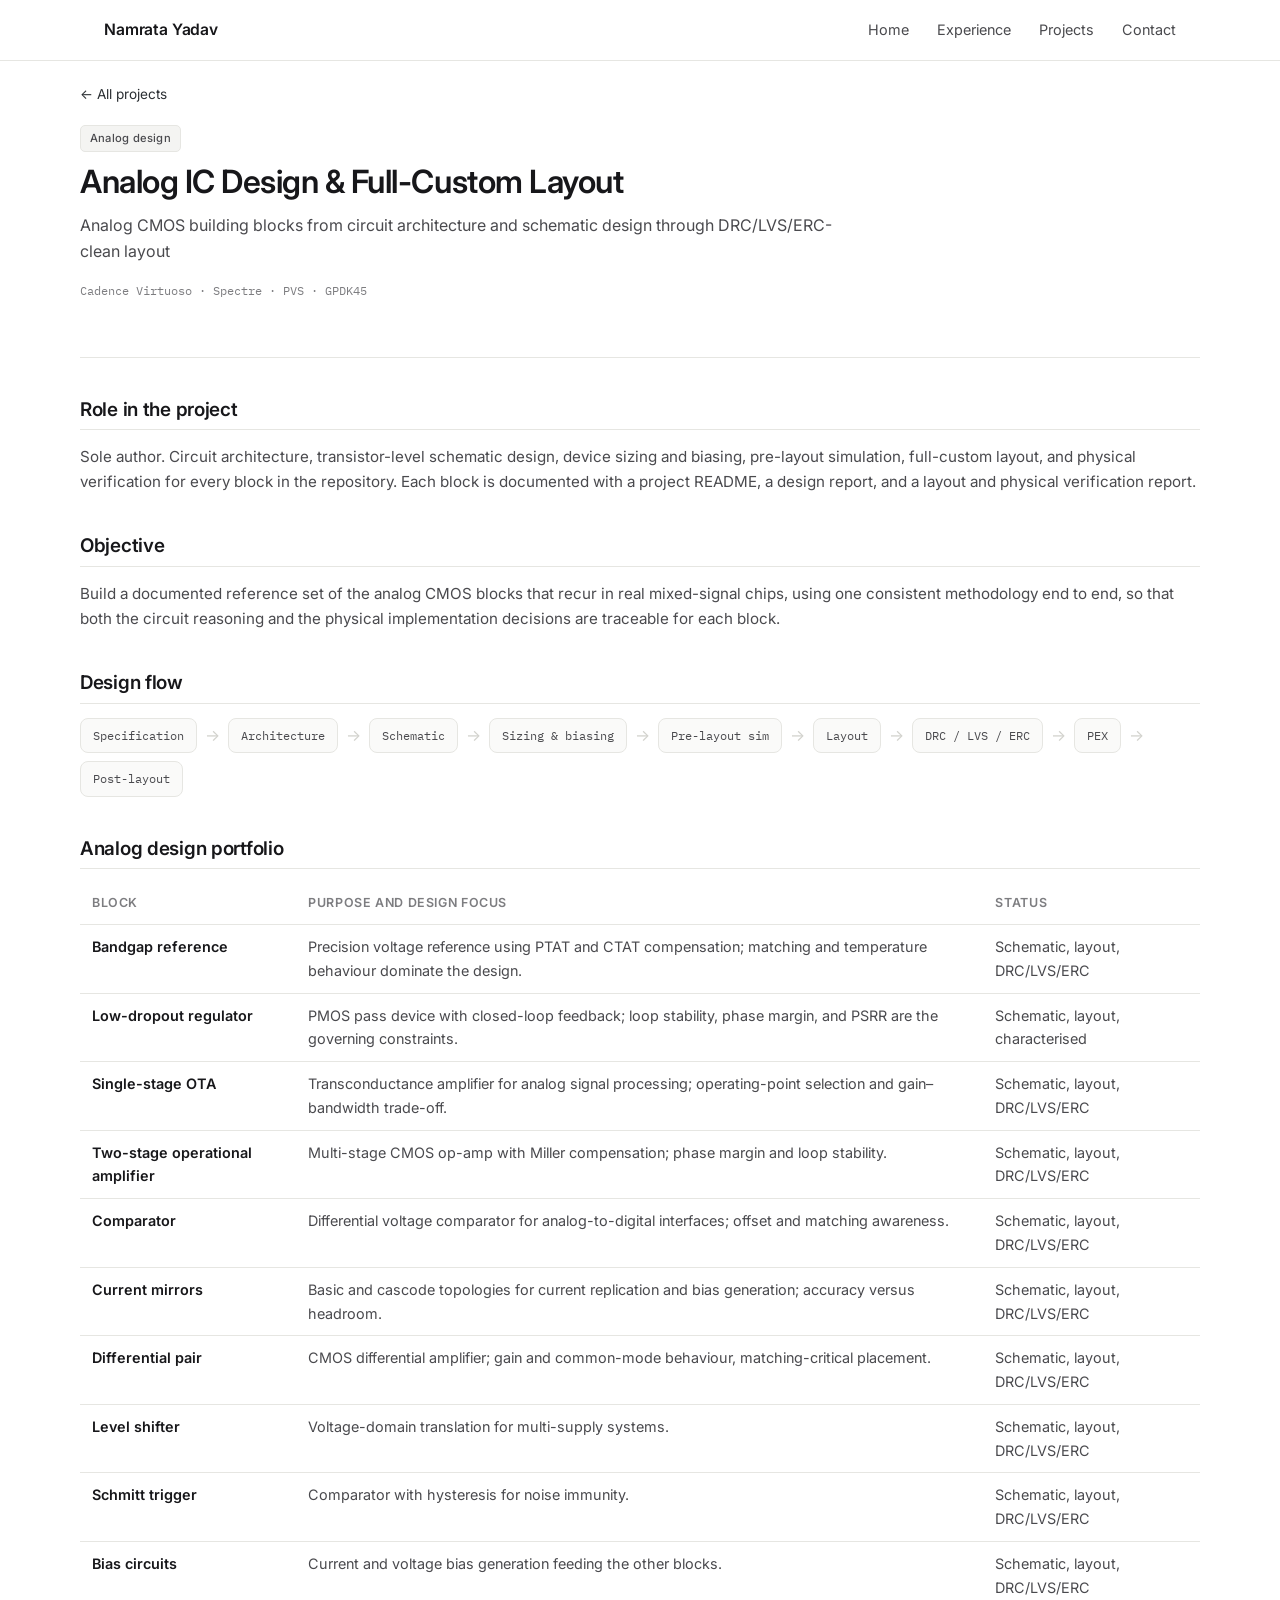
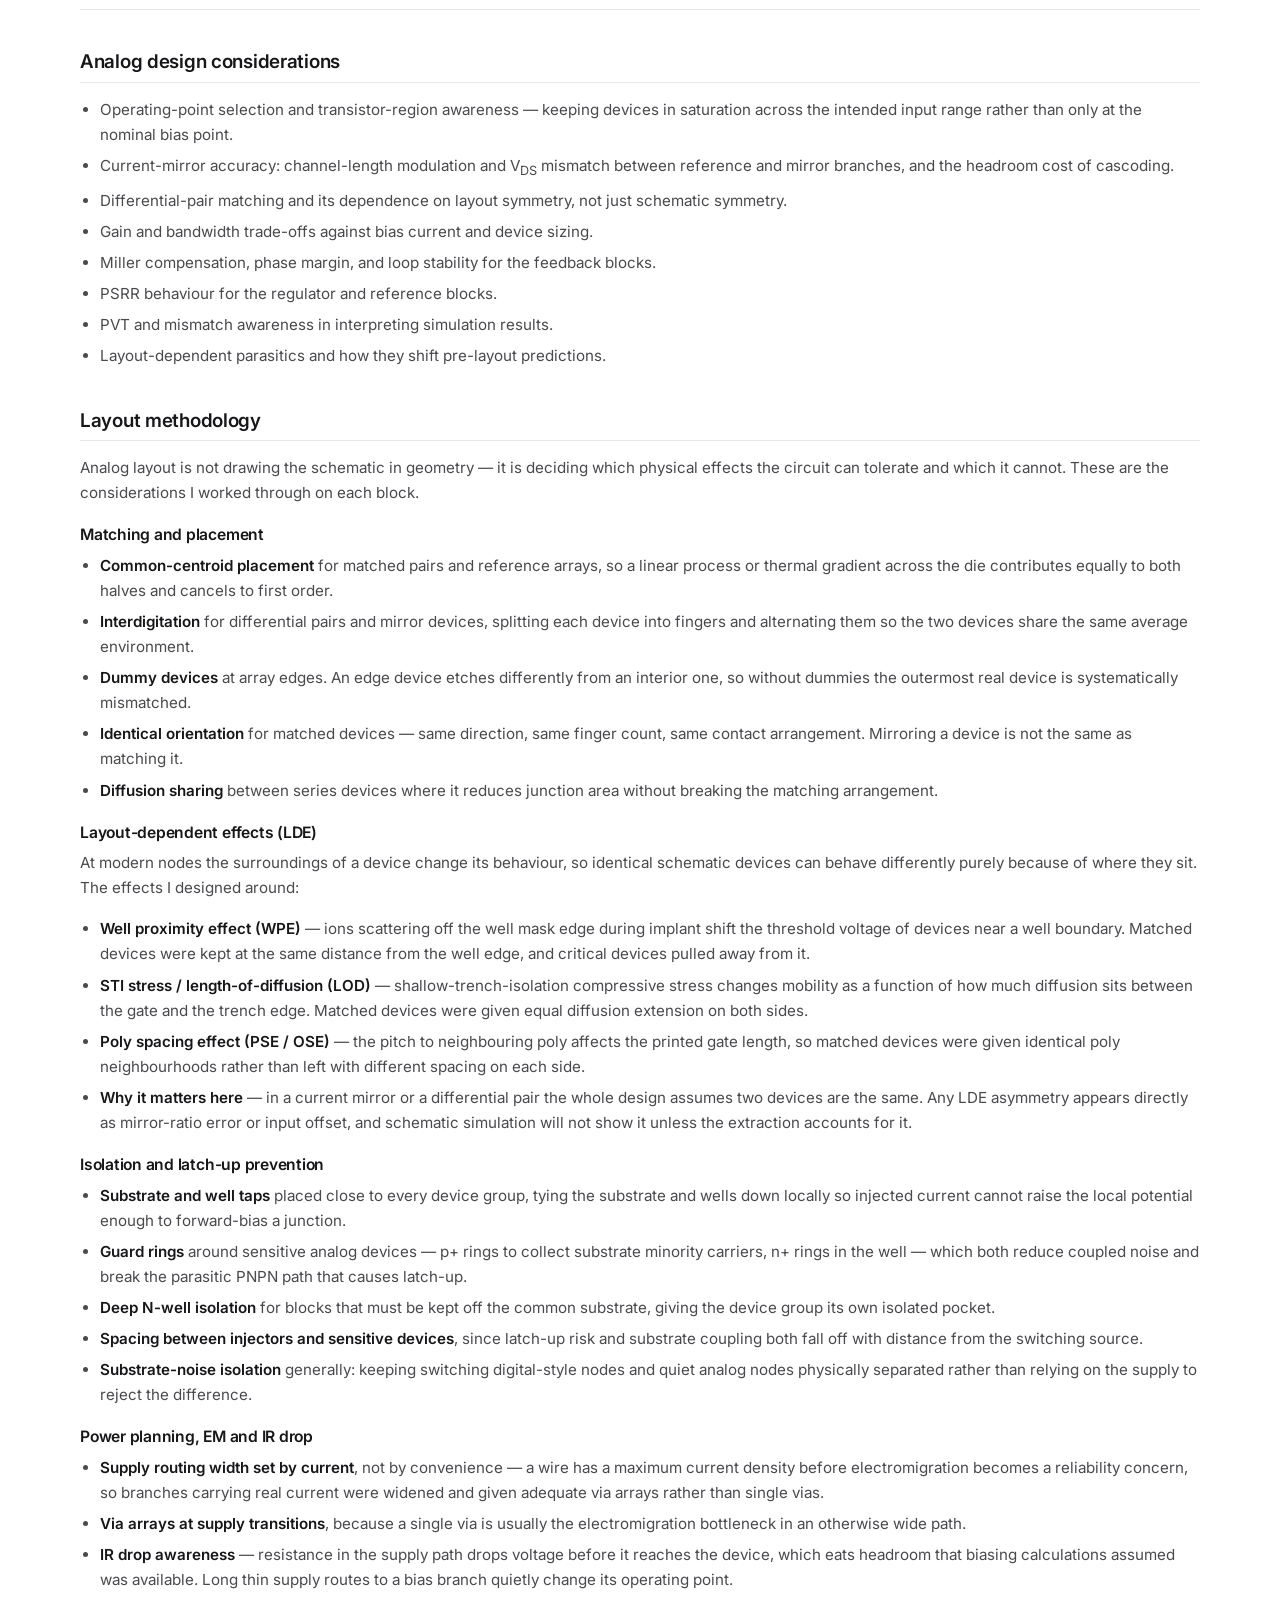
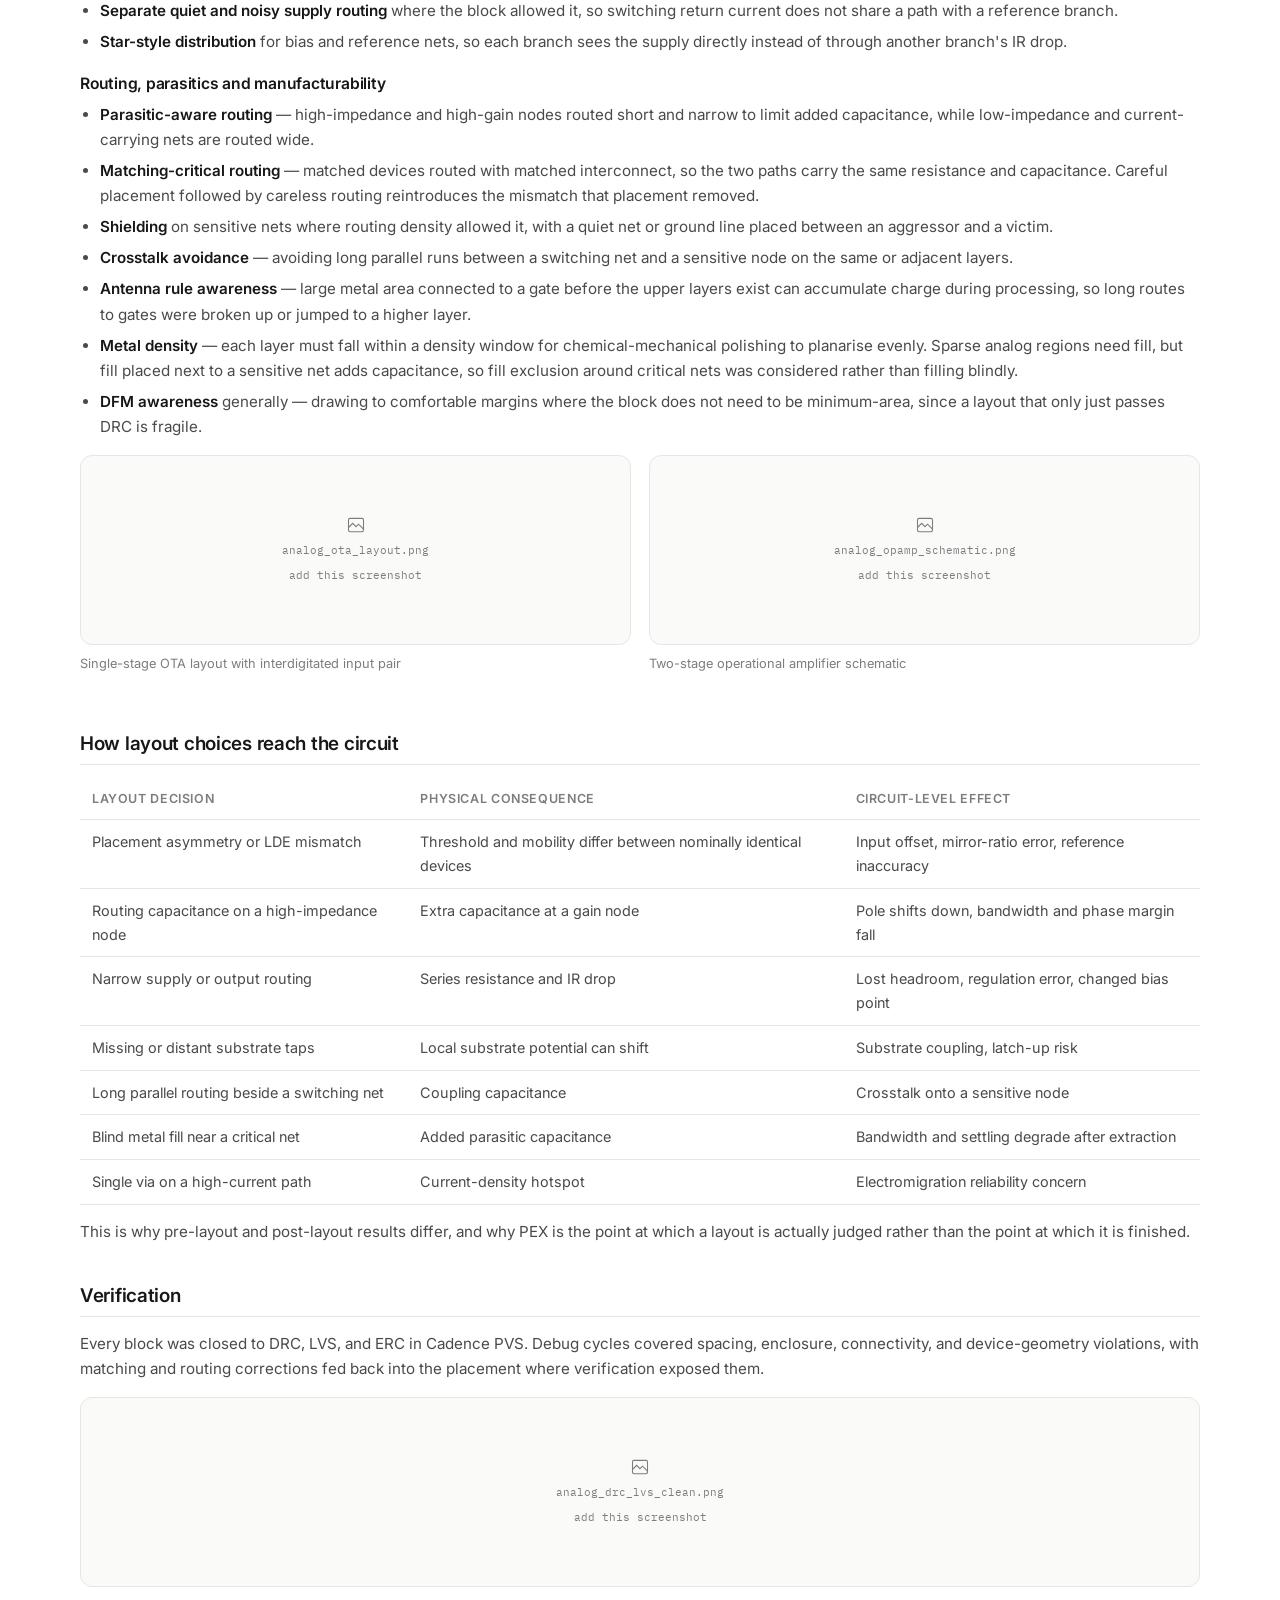
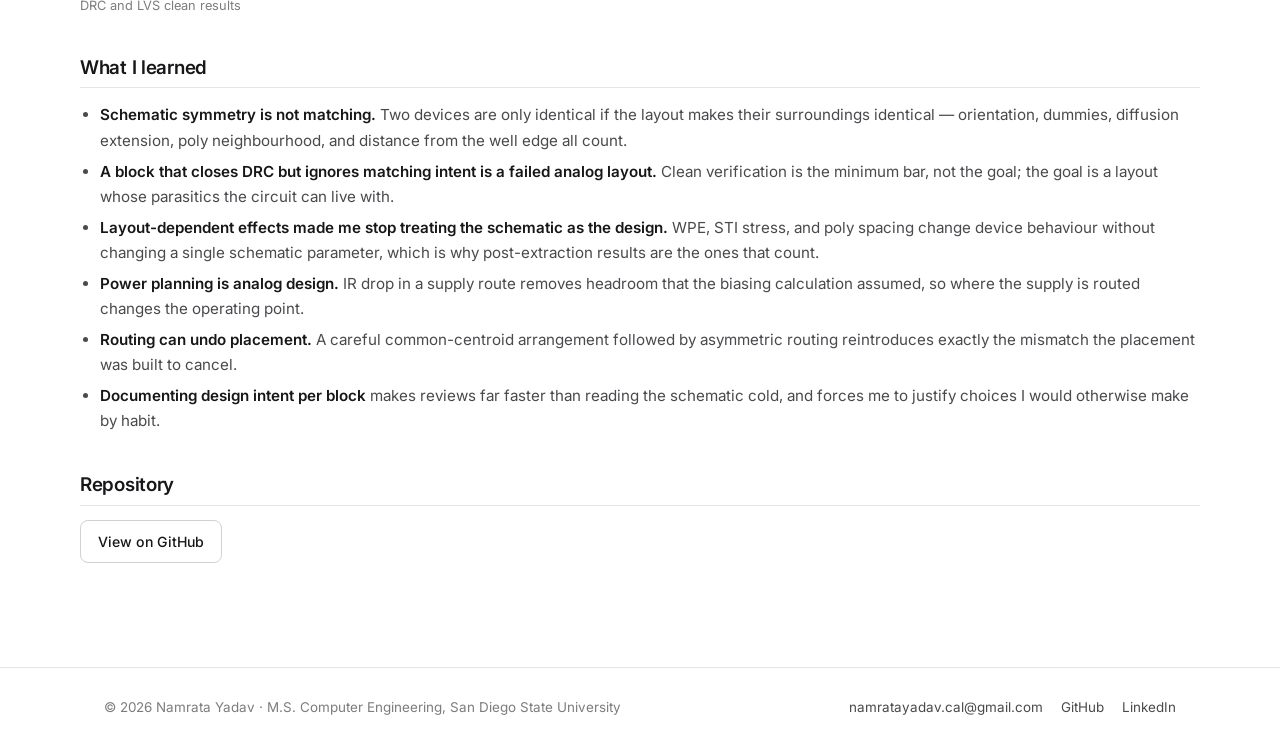
==== commit 2d41ca12: "Add files via upload" ====
--- a/analog-ic.html
+++ b/analog-ic.html
@@ -88,11 +88,57 @@
 
 <div class="block">
   <h2>Layout methodology</h2>
-  <ul><li><strong>Common-centroid placement</strong> for matched pairs and reference arrays, cancelling first-order process gradients.</li><li><strong>Interdigitation</strong> for differential pairs and mirror devices.</li><li><strong>Dummy devices</strong> at array edges so every active device sees the same local environment.</li><li><strong>Guard rings and deep N-well isolation</strong> to contain substrate noise and prevent latch-up.</li><li><strong>Symmetry-aware and matching-critical routing</strong> so that matched devices also see matched interconnect parasitics.</li><li><strong>Shielding</strong> on sensitive high-impedance nets where routing density allowed it.</li></ul>
+  <p>Analog layout is not drawing the schematic in geometry &mdash; it is deciding which physical effects the circuit
+  can tolerate and which it cannot. These are the considerations I worked through on each block.</p>
+
+  <h3>Matching and placement</h3>
+  <ul><li><strong>Common-centroid placement</strong> for matched pairs and reference arrays, so a linear process or thermal gradient across the die contributes equally to both halves and cancels to first order.</li><li><strong>Interdigitation</strong> for differential pairs and mirror devices, splitting each device into fingers and alternating them so the two devices share the same average environment.</li><li><strong>Dummy devices</strong> at array edges. An edge device etches differently from an interior one, so without dummies the outermost real device is systematically mismatched.</li><li><strong>Identical orientation</strong> for matched devices &mdash; same direction, same finger count, same contact arrangement. Mirroring a device is not the same as matching it.</li><li><strong>Diffusion sharing</strong> between series devices where it reduces junction area without breaking the matching arrangement.</li></ul>
+
+  <h3>Layout-dependent effects (LDE)</h3>
+  <p>At modern nodes the surroundings of a device change its behaviour, so identical schematic devices can behave
+  differently purely because of where they sit. The effects I designed around:</p>
+  <ul><li><strong>Well proximity effect (WPE)</strong> &mdash; ions scattering off the well mask edge during implant shift the threshold voltage of devices near a well boundary. Matched devices were kept at the same distance from the well edge, and critical devices pulled away from it.</li><li><strong>STI stress / length-of-diffusion (LOD)</strong> &mdash; shallow-trench-isolation compressive stress changes mobility as a function of how much diffusion sits between the gate and the trench edge. Matched devices were given equal diffusion extension on both sides.</li><li><strong>Poly spacing effect (PSE / OSE)</strong> &mdash; the pitch to neighbouring poly affects the printed gate length, so matched devices were given identical poly neighbourhoods rather than left with different spacing on each side.</li><li><strong>Why it matters here</strong> &mdash; in a current mirror or a differential pair the whole design assumes two devices are the same. Any LDE asymmetry appears directly as mirror-ratio error or input offset, and schematic simulation will not show it unless the extraction accounts for it.</li></ul>
+
+  <h3>Isolation and latch-up prevention</h3>
+  <ul><li><strong>Substrate and well taps</strong> placed close to every device group, tying the substrate and wells down locally so injected current cannot raise the local potential enough to forward-bias a junction.</li><li><strong>Guard rings</strong> around sensitive analog devices &mdash; p+ rings to collect substrate minority carriers, n+ rings in the well &mdash; which both reduce coupled noise and break the parasitic PNPN path that causes latch-up.</li><li><strong>Deep N-well isolation</strong> for blocks that must be kept off the common substrate, giving the device group its own isolated pocket.</li><li><strong>Spacing between injectors and sensitive devices</strong>, since latch-up risk and substrate coupling both fall off with distance from the switching source.</li><li><strong>Substrate-noise isolation</strong> generally: keeping switching digital-style nodes and quiet analog nodes physically separated rather than relying on the supply to reject the difference.</li></ul>
+
+  <h3>Power planning, EM and IR drop</h3>
+  <ul><li><strong>Supply routing width set by current</strong>, not by convenience &mdash; a wire has a maximum current density before electromigration becomes a reliability concern, so branches carrying real current were widened and given adequate via arrays rather than single vias.</li><li><strong>Via arrays at supply transitions</strong>, because a single via is usually the electromigration bottleneck in an otherwise wide path.</li><li><strong>IR drop awareness</strong> &mdash; resistance in the supply path drops voltage before it reaches the device, which eats headroom that biasing calculations assumed was available. Long thin supply routes to a bias branch quietly change its operating point.</li><li><strong>Separate quiet and noisy supply routing</strong> where the block allowed it, so switching return current does not share a path with a reference branch.</li><li><strong>Star-style distribution</strong> for bias and reference nets, so each branch sees the supply directly instead of through another branch's IR drop.</li></ul>
+
+  <h3>Routing, parasitics and manufacturability</h3>
+  <ul><li><strong>Parasitic-aware routing</strong> &mdash; high-impedance and high-gain nodes routed short and narrow to limit added capacitance, while low-impedance and current-carrying nets are routed wide.</li><li><strong>Matching-critical routing</strong> &mdash; matched devices routed with matched interconnect, so the two paths carry the same resistance and capacitance. Careful placement followed by careless routing reintroduces the mismatch that placement removed.</li><li><strong>Shielding</strong> on sensitive nets where routing density allowed it, with a quiet net or ground line placed between an aggressor and a victim.</li><li><strong>Crosstalk avoidance</strong> &mdash; avoiding long parallel runs between a switching net and a sensitive node on the same or adjacent layers.</li><li><strong>Antenna rule awareness</strong> &mdash; large metal area connected to a gate before the upper layers exist can accumulate charge during processing, so long routes to gates were broken up or jumped to a higher layer.</li><li><strong>Metal density</strong> &mdash; each layer must fall within a density window for chemical-mechanical polishing to planarise evenly. Sparse analog regions need fill, but fill placed next to a sensitive net adds capacitance, so fill exclusion around critical nets was considered rather than filling blindly.</li><li><strong>DFM awareness</strong> generally &mdash; drawing to comfortable margins where the block does not need to be minimum-area, since a layout that only just passes DRC is fragile.</li></ul>
+
   <div class="fig-grid">
     <figure class="figure"><div class="frame"><img class="shot" src="analog_ota_layout.png" alt="Single-stage OTA layout with interdigitated input pair"></div><figcaption>Single-stage OTA layout with interdigitated input pair</figcaption></figure>
     <figure class="figure"><div class="frame"><img class="shot" src="analog_opamp_schematic.png" alt="Two-stage operational amplifier schematic"></div><figcaption>Two-stage operational amplifier schematic</figcaption></figure>
   </div>
+</div>
+
+<div class="block">
+  <h2>How layout choices reach the circuit</h2>
+  <div class="table-wrap">
+  <table>
+    <thead><tr><th>Layout decision</th><th>Physical consequence</th><th>Circuit-level effect</th></tr></thead>
+    <tbody>
+      <tr><td>Placement asymmetry or LDE mismatch</td><td>Threshold and mobility differ between nominally identical
+        devices</td><td>Input offset, mirror-ratio error, reference inaccuracy</td></tr>
+      <tr><td>Routing capacitance on a high-impedance node</td><td>Extra capacitance at a gain node</td>
+        <td>Pole shifts down, bandwidth and phase margin fall</td></tr>
+      <tr><td>Narrow supply or output routing</td><td>Series resistance and IR drop</td>
+        <td>Lost headroom, regulation error, changed bias point</td></tr>
+      <tr><td>Missing or distant substrate taps</td><td>Local substrate potential can shift</td>
+        <td>Substrate coupling, latch-up risk</td></tr>
+      <tr><td>Long parallel routing beside a switching net</td><td>Coupling capacitance</td>
+        <td>Crosstalk onto a sensitive node</td></tr>
+      <tr><td>Blind metal fill near a critical net</td><td>Added parasitic capacitance</td>
+        <td>Bandwidth and settling degrade after extraction</td></tr>
+      <tr><td>Single via on a high-current path</td><td>Current-density hotspot</td>
+        <td>Electromigration reliability concern</td></tr>
+    </tbody>
+  </table>
+  </div>
+  <p style="margin-top:14px;">This is why pre-layout and post-layout results differ, and why PEX is the point at
+  which a layout is actually judged rather than the point at which it is finished.</p>
 </div>
 
 <div class="block">
@@ -104,8 +150,8 @@
 </div>
 
 <div class="block">
-  <h2>Key learnings</h2>
-  <ul><li>Schematic symmetry is not matching; the layout has to enforce it.</li><li>A block that closes DRC but ignores matching intent is a failed analog layout, not a passing one.</li><li>Documenting design intent per block makes design reviews far faster than reading the schematic cold.</li></ul>
+  <h2>What I learned</h2>
+  <ul><li><strong>Schematic symmetry is not matching.</strong> Two devices are only identical if the layout makes their surroundings identical &mdash; orientation, dummies, diffusion extension, poly neighbourhood, and distance from the well edge all count.</li><li><strong>A block that closes DRC but ignores matching intent is a failed analog layout.</strong> Clean verification is the minimum bar, not the goal; the goal is a layout whose parasitics the circuit can live with.</li><li><strong>Layout-dependent effects made me stop treating the schematic as the design.</strong> WPE, STI stress, and poly spacing change device behaviour without changing a single schematic parameter, which is why post-extraction results are the ones that count.</li><li><strong>Power planning is analog design.</strong> IR drop in a supply route removes headroom that the biasing calculation assumed, so where the supply is routed changes the operating point.</li><li><strong>Routing can undo placement.</strong> A careful common-centroid arrangement followed by asymmetric routing reintroduces exactly the mismatch the placement was built to cancel.</li><li><strong>Documenting design intent per block</strong> makes reviews far faster than reading the schematic cold, and forces me to justify choices I would otherwise make by habit.</li></ul>
 </div>
 
 <div class="block"><h2>Repository</h2><a class="btn" href="https://github.com/NamrataVLSI/Analog-IC-Design-and-Layout-">View on GitHub</a></div>
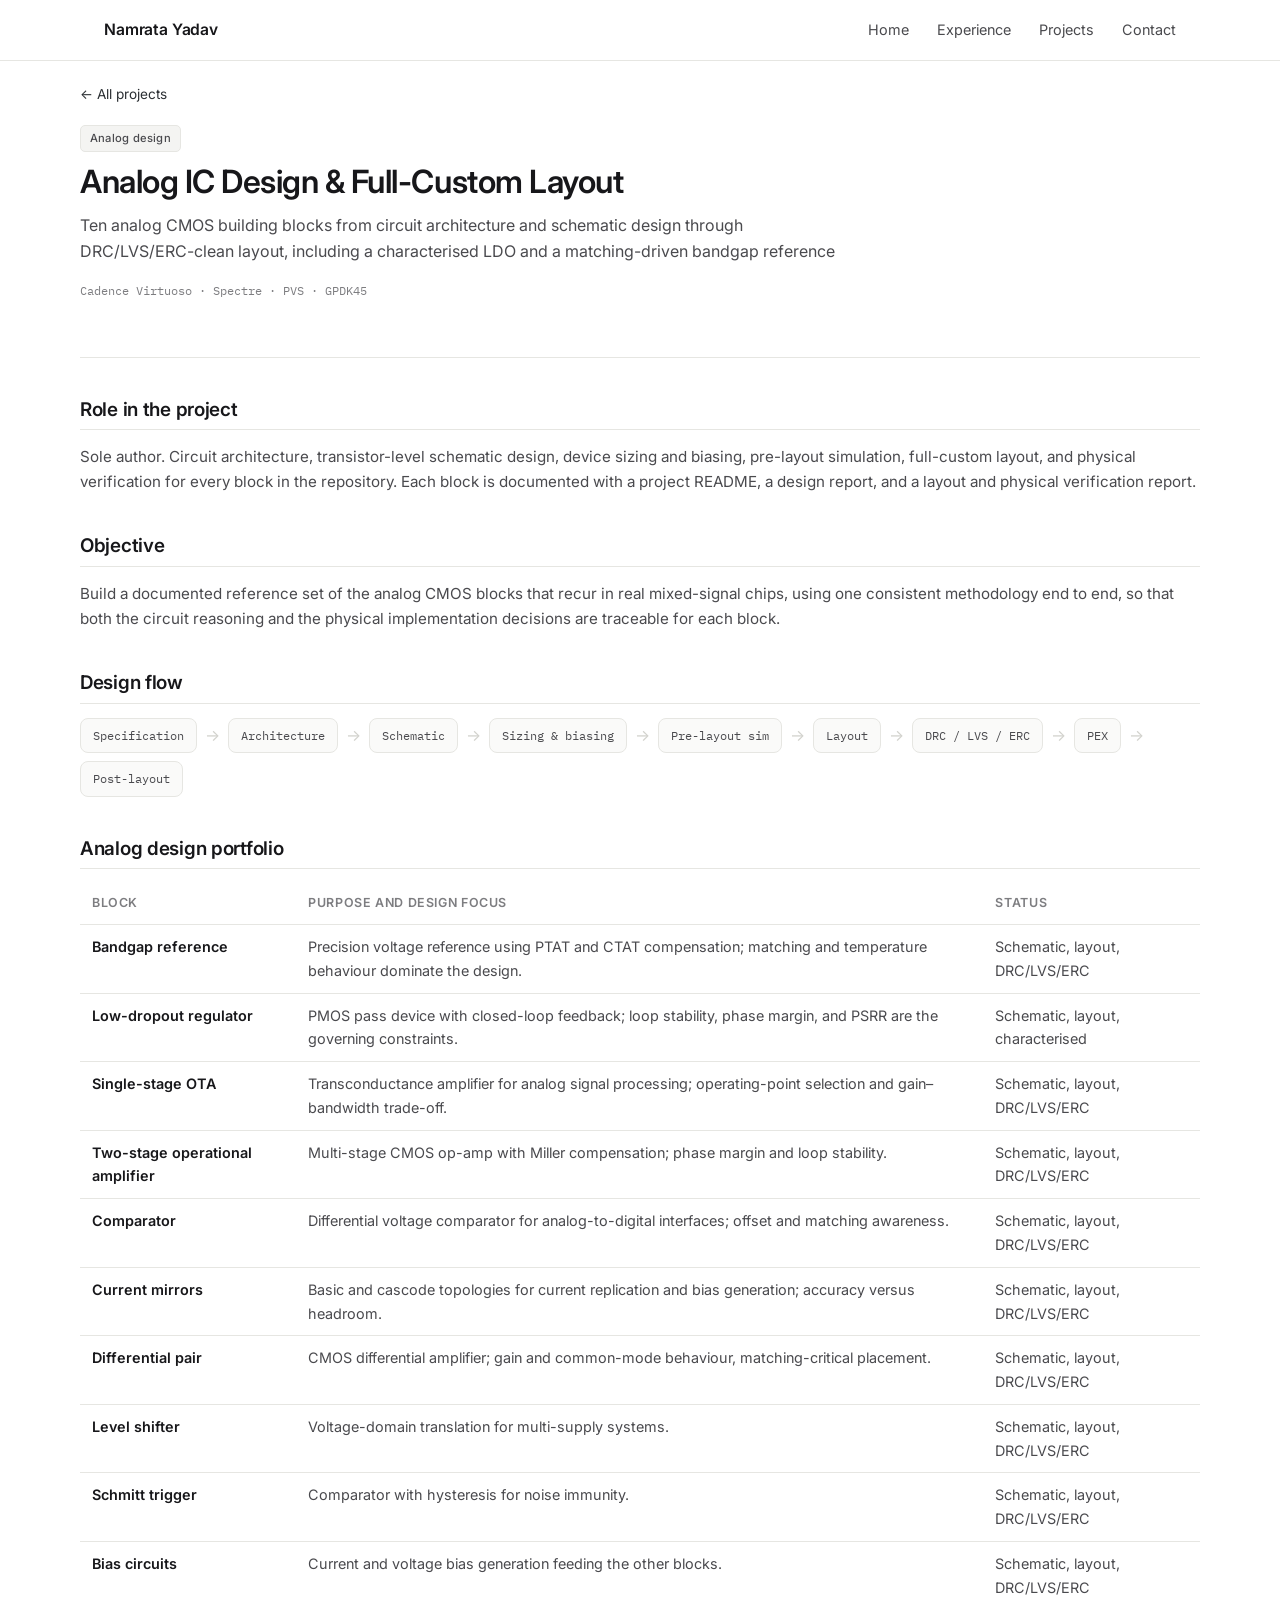
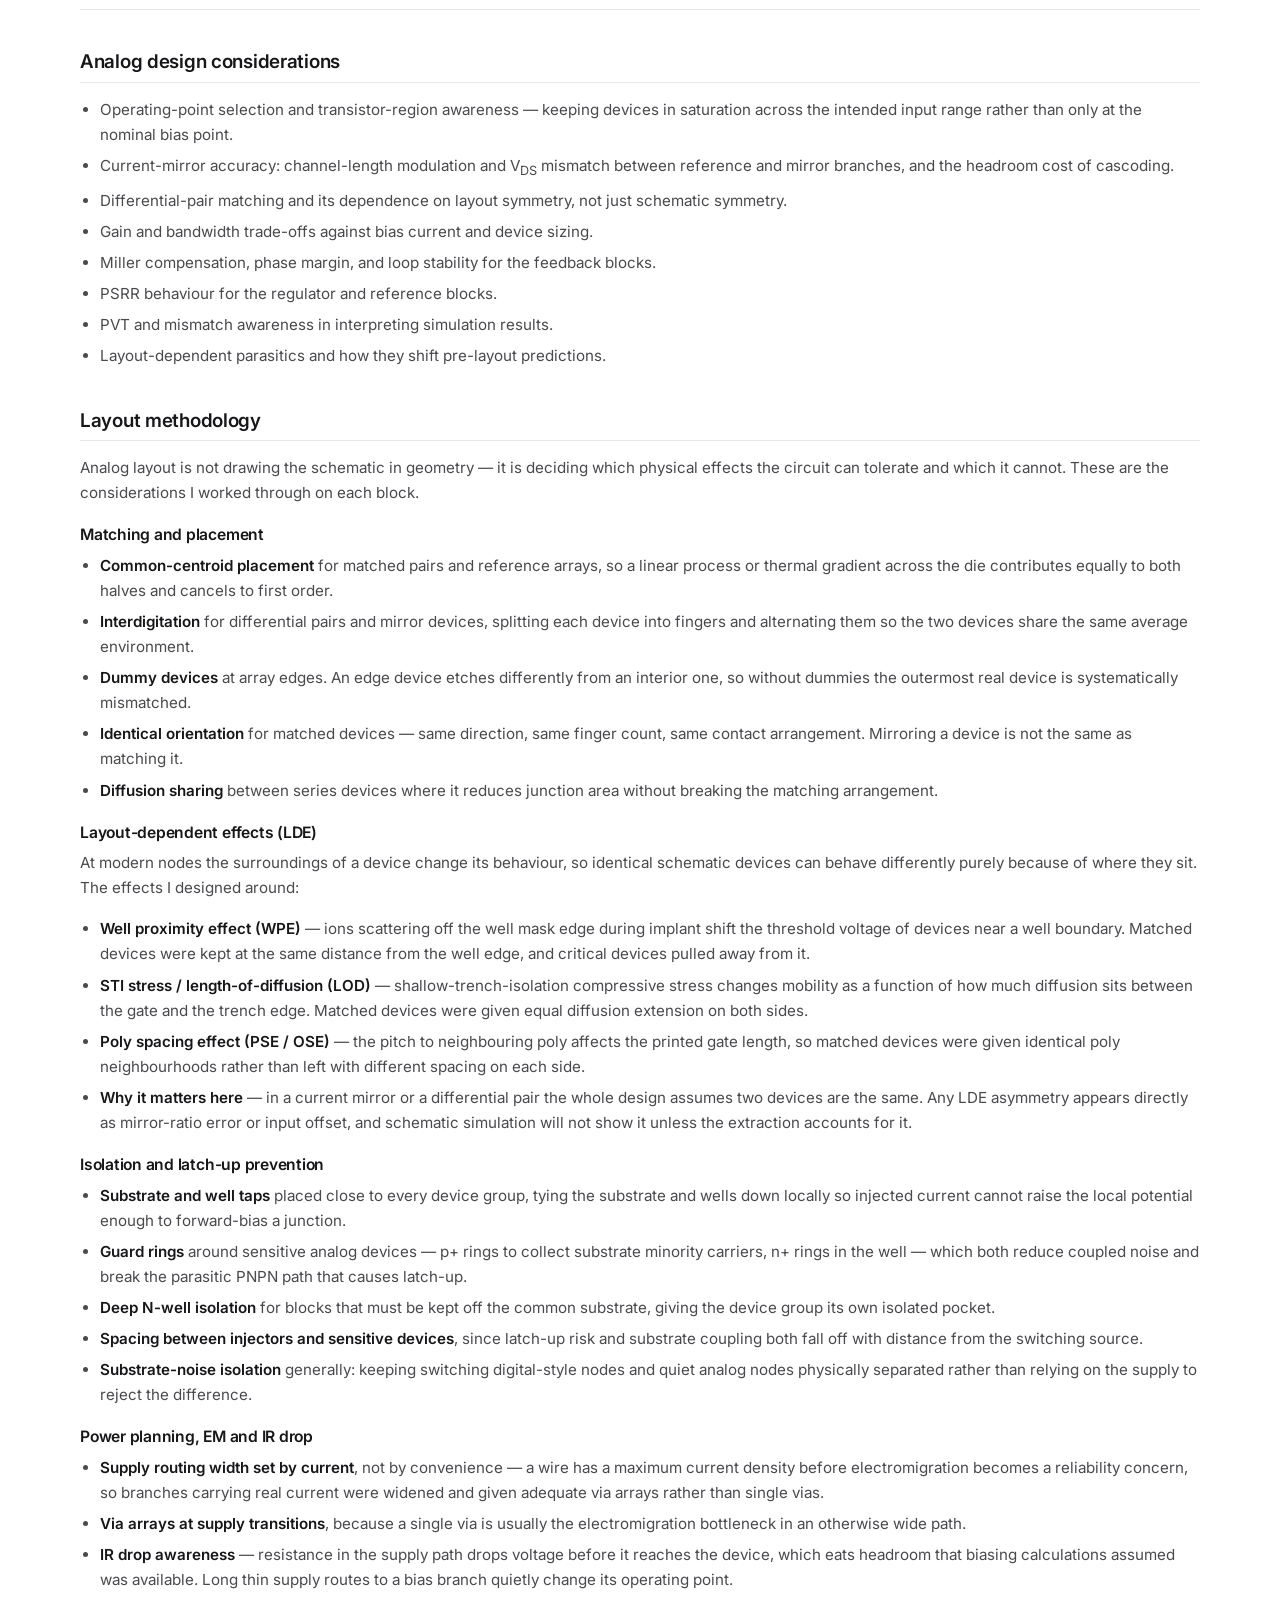
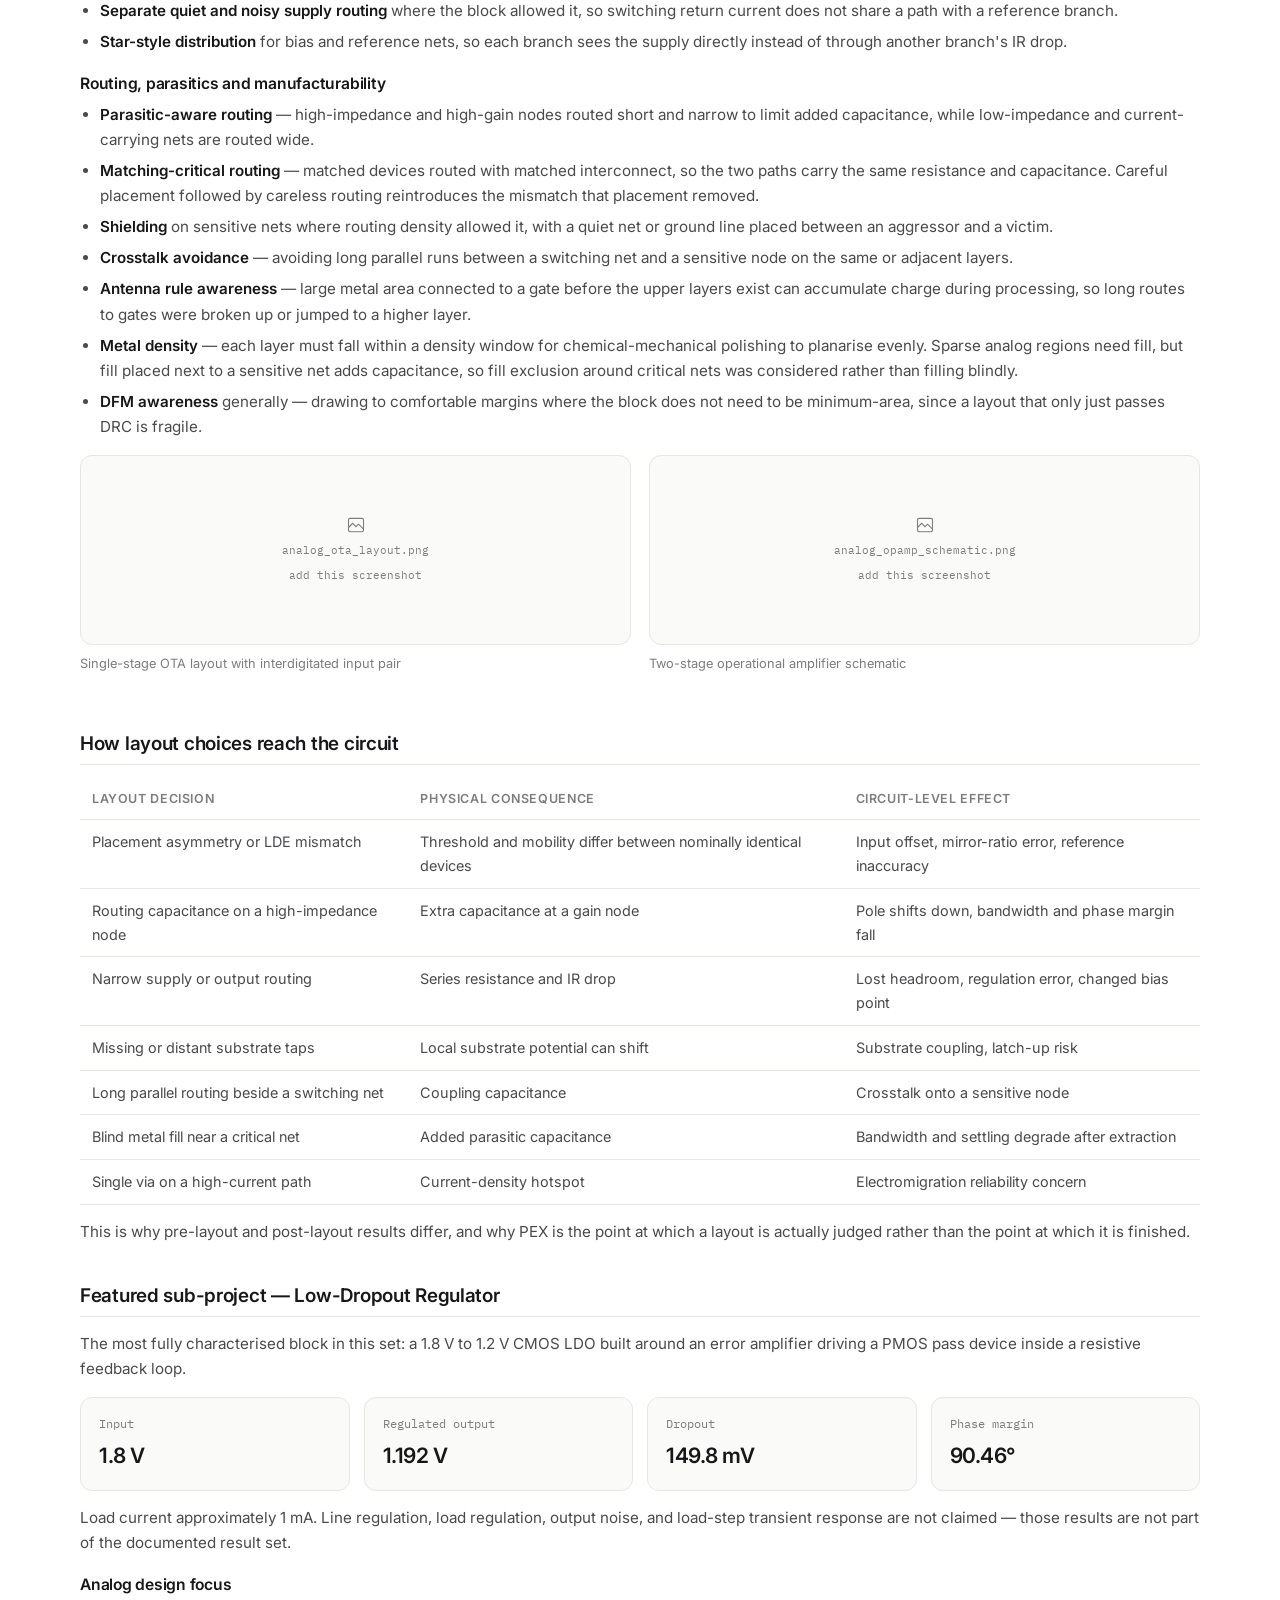
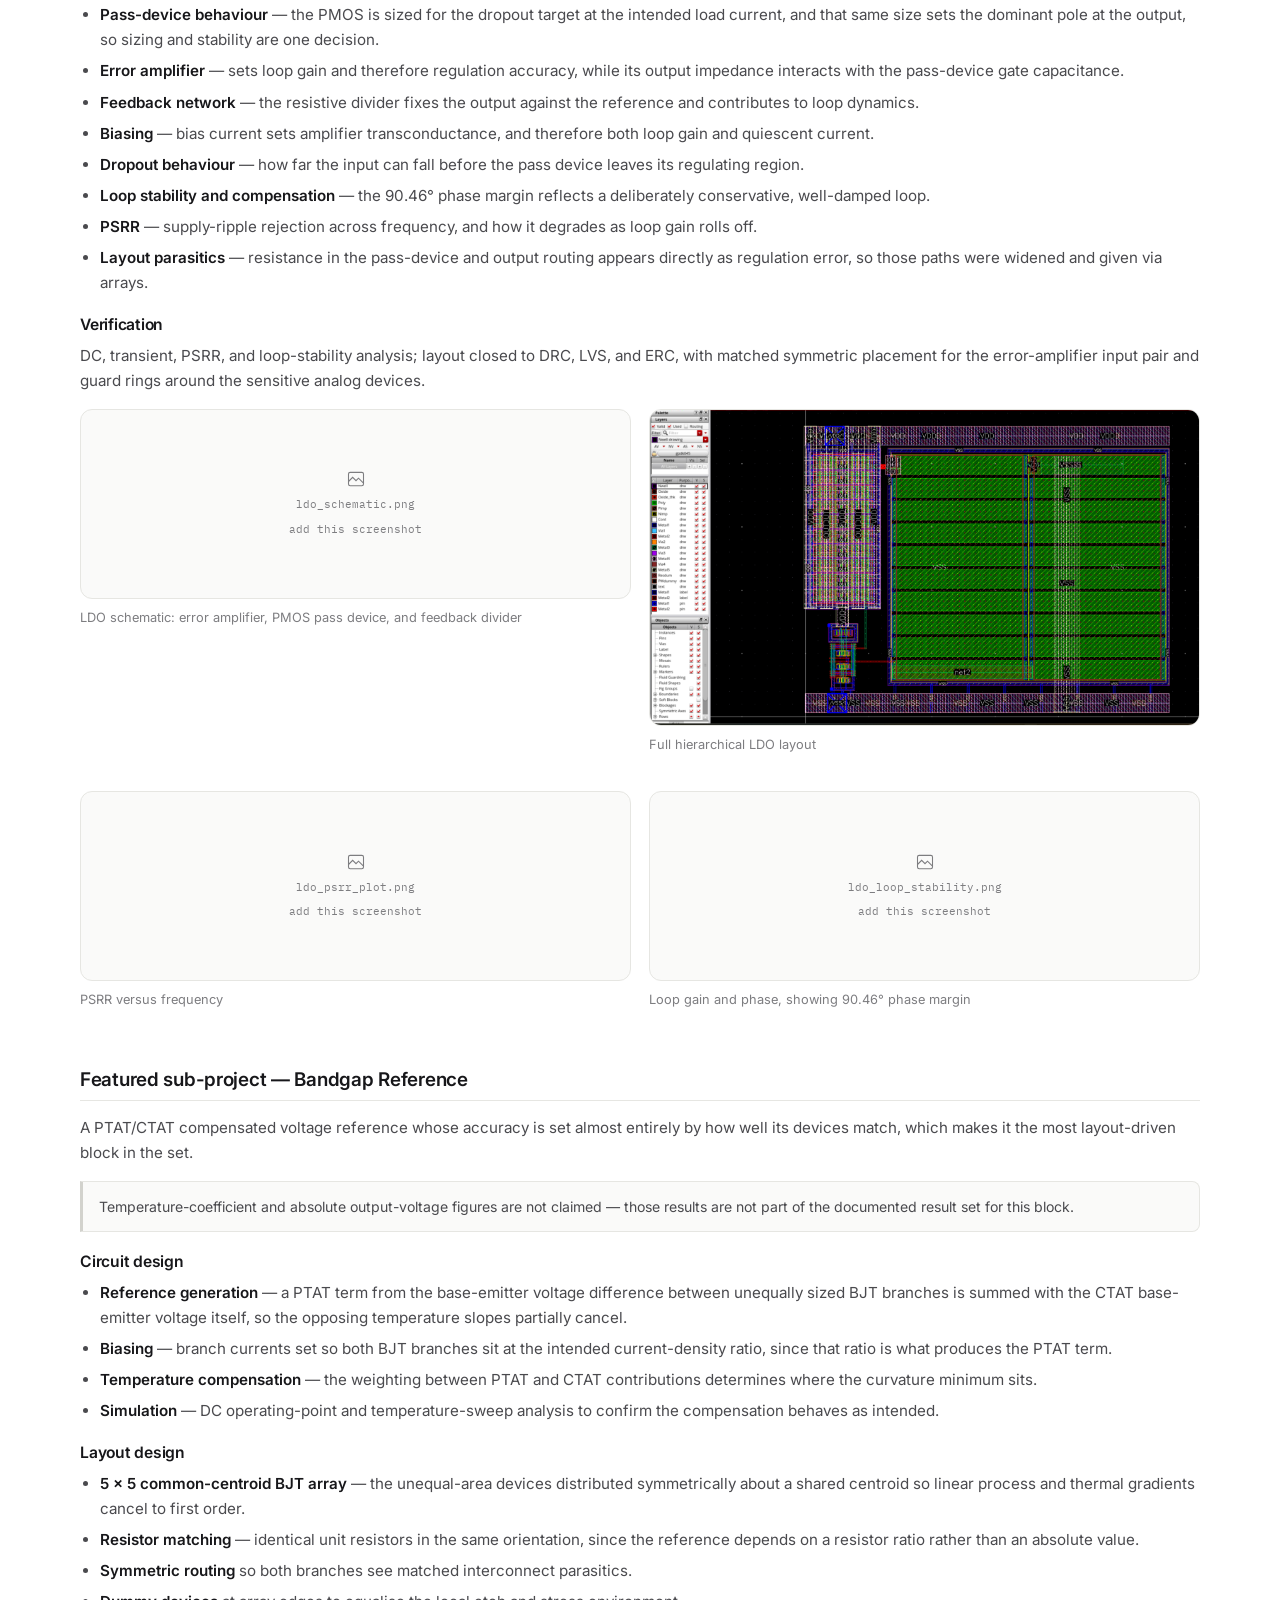
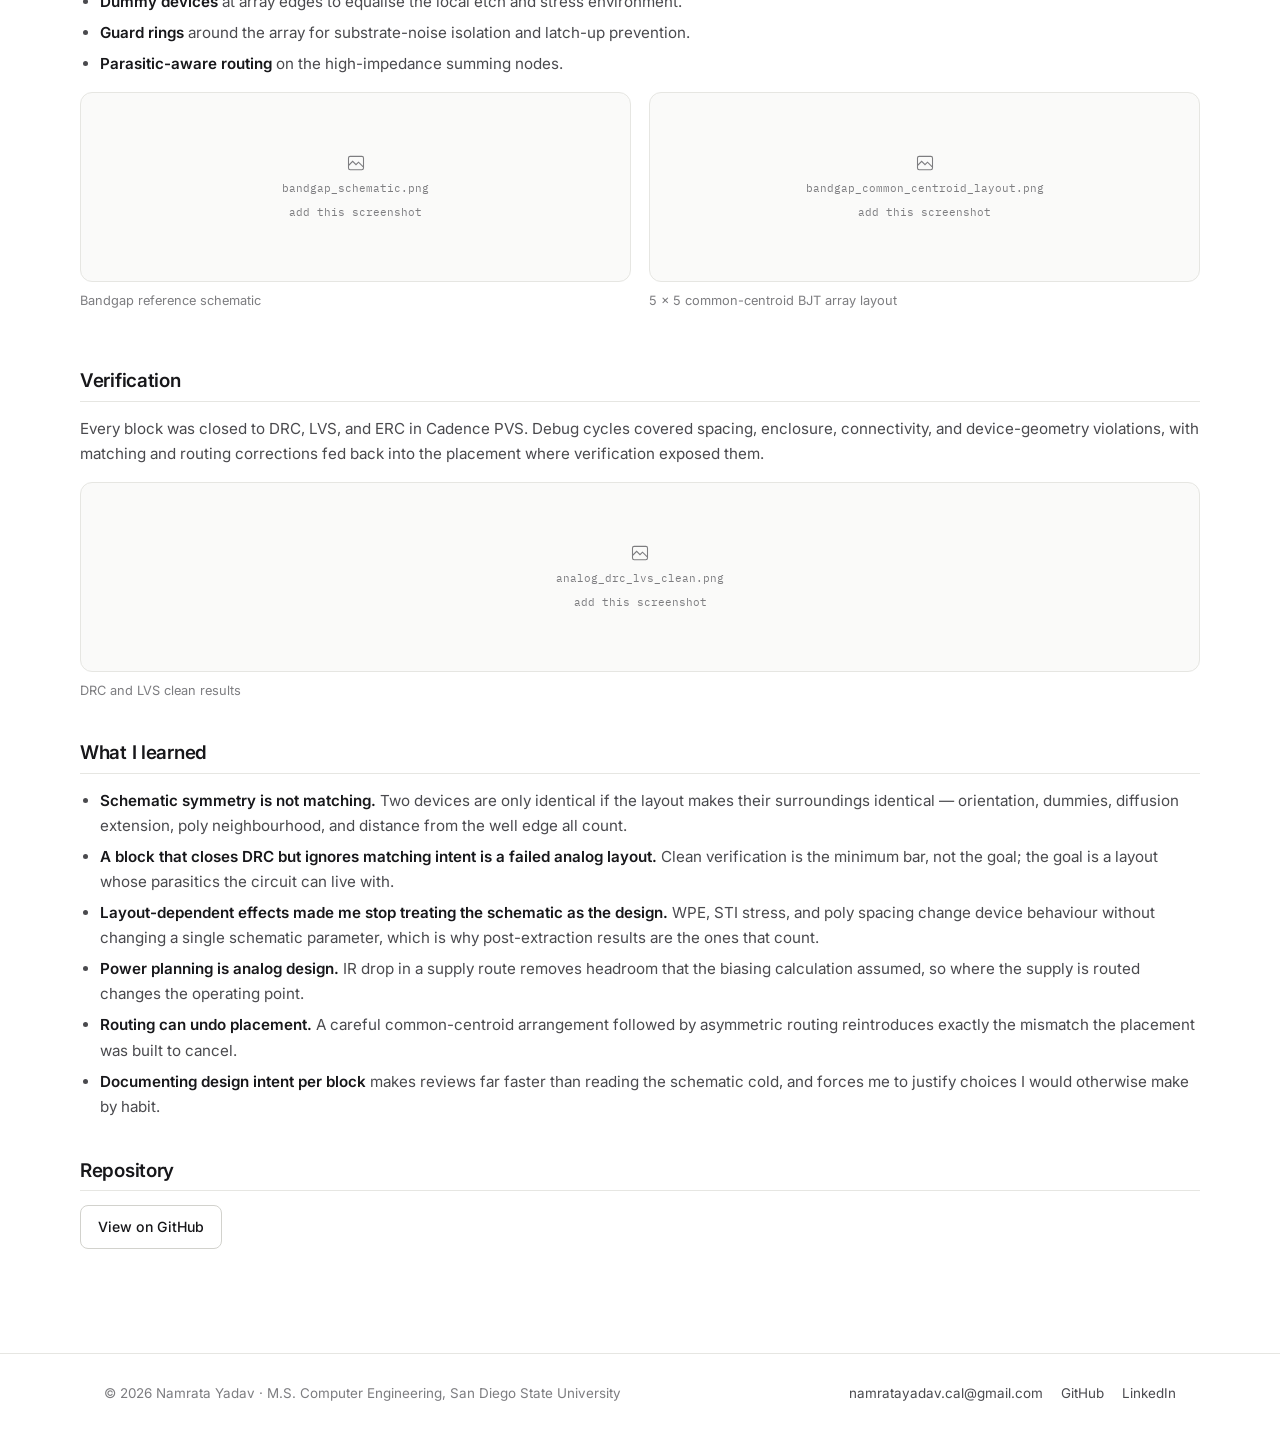
==== commit 40e40172: "Add files via upload" ====
--- a/analog-ic.html
+++ b/analog-ic.html
@@ -4,7 +4,7 @@
 <meta charset="utf-8">
 <meta name="viewport" content="width=device-width, initial-scale=1">
 <title>Analog IC Design &amp; Full-Custom Layout | Namrata Yadav</title>
-<meta name="description" content="Analog CMOS building blocks from circuit architecture and schematic design through DRC/LVS/ERC-clean layout">
+<meta name="description" content="Ten analog CMOS building blocks from circuit architecture and schematic design through DRC/LVS/ERC-clean layout, including a characterised LDO and a matching-driven bandgap reference">
 <link rel="preconnect" href="https://fonts.googleapis.com">
 <link rel="preconnect" href="https://fonts.gstatic.com" crossorigin>
 <link href="https://fonts.googleapis.com/css2?family=Inter:wght@400;500;600&family=IBM+Plex+Mono:wght@400;500&display=swap" rel="stylesheet">
@@ -28,7 +28,7 @@
   <div class="wrap detail-head">
     <span class="badge">Analog design</span>
     <h1>Analog IC Design &amp; Full-Custom Layout</h1>
-    <p class="detail-sub">Analog CMOS building blocks from circuit architecture and schematic design through DRC/LVS/ERC-clean layout</p>
+    <p class="detail-sub">Ten analog CMOS building blocks from circuit architecture and schematic design through DRC/LVS/ERC-clean layout, including a characterised LDO and a matching-driven bandgap reference</p>
     <p class="detail-tools">Cadence Virtuoso &middot; Spectre &middot; PVS &middot; GPDK45</p>
   </div>
   <div class="wrap detail-body">
@@ -141,6 +141,43 @@
   which a layout is actually judged rather than the point at which it is finished.</p>
 </div>
 
+
+<div class="block" id="ldo">
+  <h2>Featured sub-project &mdash; Low-Dropout Regulator</h2>
+  <p>The most fully characterised block in this set: a 1.8 V to 1.2 V CMOS LDO built around an error amplifier
+  driving a PMOS pass device inside a resistive feedback loop.</p>
+  <div class="metrics"><div class="metric"><div class="k">Input</div><div class="v">1.8 V</div></div><div class="metric"><div class="k">Regulated output</div><div class="v">1.192 V</div></div><div class="metric"><div class="k">Dropout</div><div class="v">149.8 mV</div></div><div class="metric"><div class="k">Phase margin</div><div class="v">90.46&deg;</div></div></div>
+  <p style="margin-top:14px;">Load current approximately 1 mA. Line regulation, load regulation, output noise, and
+  load-step transient response are not claimed &mdash; those results are not part of the documented result set.</p>
+  <h3>Analog design focus</h3>
+  <ul><li><strong>Pass-device behaviour</strong> &mdash; the PMOS is sized for the dropout target at the intended load current, and that same size sets the dominant pole at the output, so sizing and stability are one decision.</li><li><strong>Error amplifier</strong> &mdash; sets loop gain and therefore regulation accuracy, while its output impedance interacts with the pass-device gate capacitance.</li><li><strong>Feedback network</strong> &mdash; the resistive divider fixes the output against the reference and contributes to loop dynamics.</li><li><strong>Biasing</strong> &mdash; bias current sets amplifier transconductance, and therefore both loop gain and quiescent current.</li><li><strong>Dropout behaviour</strong> &mdash; how far the input can fall before the pass device leaves its regulating region.</li><li><strong>Loop stability and compensation</strong> &mdash; the 90.46&deg; phase margin reflects a deliberately conservative, well-damped loop.</li><li><strong>PSRR</strong> &mdash; supply-ripple rejection across frequency, and how it degrades as loop gain rolls off.</li><li><strong>Layout parasitics</strong> &mdash; resistance in the pass-device and output routing appears directly as regulation error, so those paths were widened and given via arrays.</li></ul>
+  <h3>Verification</h3>
+  <p>DC, transient, PSRR, and loop-stability analysis; layout closed to DRC, LVS, and ERC, with matched symmetric
+  placement for the error-amplifier input pair and guard rings around the sensitive analog devices.</p>
+  <div class="fig-grid">
+    <figure class="figure"><div class="frame"><img class="shot" src="ldo_schematic.png" alt="LDO schematic: error amplifier, PMOS pass device, and feedback divider"></div><figcaption>LDO schematic: error amplifier, PMOS pass device, and feedback divider</figcaption></figure>
+    <figure class="figure"><div class="frame"><img class="shot" src="ldo_layout.png" alt="Full hierarchical LDO layout"></div><figcaption>Full hierarchical LDO layout</figcaption></figure>
+    <figure class="figure"><div class="frame"><img class="shot" src="ldo_psrr_plot.png" alt="PSRR versus frequency"></div><figcaption>PSRR versus frequency</figcaption></figure>
+    <figure class="figure"><div class="frame"><img class="shot" src="ldo_loop_stability.png" alt="Loop gain and phase, showing 90.46&deg; phase margin"></div><figcaption>Loop gain and phase, showing 90.46&deg; phase margin</figcaption></figure>
+  </div>
+</div>
+
+<div class="block" id="bandgap">
+  <h2>Featured sub-project &mdash; Bandgap Reference</h2>
+  <p>A PTAT/CTAT compensated voltage reference whose accuracy is set almost entirely by how well its devices match,
+  which makes it the most layout-driven block in the set.</p>
+  <div class="note">Temperature-coefficient and absolute output-voltage figures are not claimed &mdash; those
+  results are not part of the documented result set for this block.</div>
+  <h3>Circuit design</h3>
+  <ul><li><strong>Reference generation</strong> &mdash; a PTAT term from the base-emitter voltage difference between unequally sized BJT branches is summed with the CTAT base-emitter voltage itself, so the opposing temperature slopes partially cancel.</li><li><strong>Biasing</strong> &mdash; branch currents set so both BJT branches sit at the intended current-density ratio, since that ratio is what produces the PTAT term.</li><li><strong>Temperature compensation</strong> &mdash; the weighting between PTAT and CTAT contributions determines where the curvature minimum sits.</li><li><strong>Simulation</strong> &mdash; DC operating-point and temperature-sweep analysis to confirm the compensation behaves as intended.</li></ul>
+  <h3>Layout design</h3>
+  <ul><li><strong>5 &times; 5 common-centroid BJT array</strong> &mdash; the unequal-area devices distributed symmetrically about a shared centroid so linear process and thermal gradients cancel to first order.</li><li><strong>Resistor matching</strong> &mdash; identical unit resistors in the same orientation, since the reference depends on a resistor ratio rather than an absolute value.</li><li><strong>Symmetric routing</strong> so both branches see matched interconnect parasitics.</li><li><strong>Dummy devices</strong> at array edges to equalise the local etch and stress environment.</li><li><strong>Guard rings</strong> around the array for substrate-noise isolation and latch-up prevention.</li><li><strong>Parasitic-aware routing</strong> on the high-impedance summing nodes.</li></ul>
+  <div class="fig-grid">
+    <figure class="figure"><div class="frame"><img class="shot" src="bandgap_schematic.png" alt="Bandgap reference schematic"></div><figcaption>Bandgap reference schematic</figcaption></figure>
+    <figure class="figure"><div class="frame"><img class="shot" src="bandgap_common_centroid_layout.png" alt="5 &times; 5 common-centroid BJT array layout"></div><figcaption>5 &times; 5 common-centroid BJT array layout</figcaption></figure>
+  </div>
+</div>
+
 <div class="block">
   <h2>Verification</h2>
   <p>Every block was closed to DRC, LVS, and ERC in Cadence PVS. Debug cycles covered spacing, enclosure,
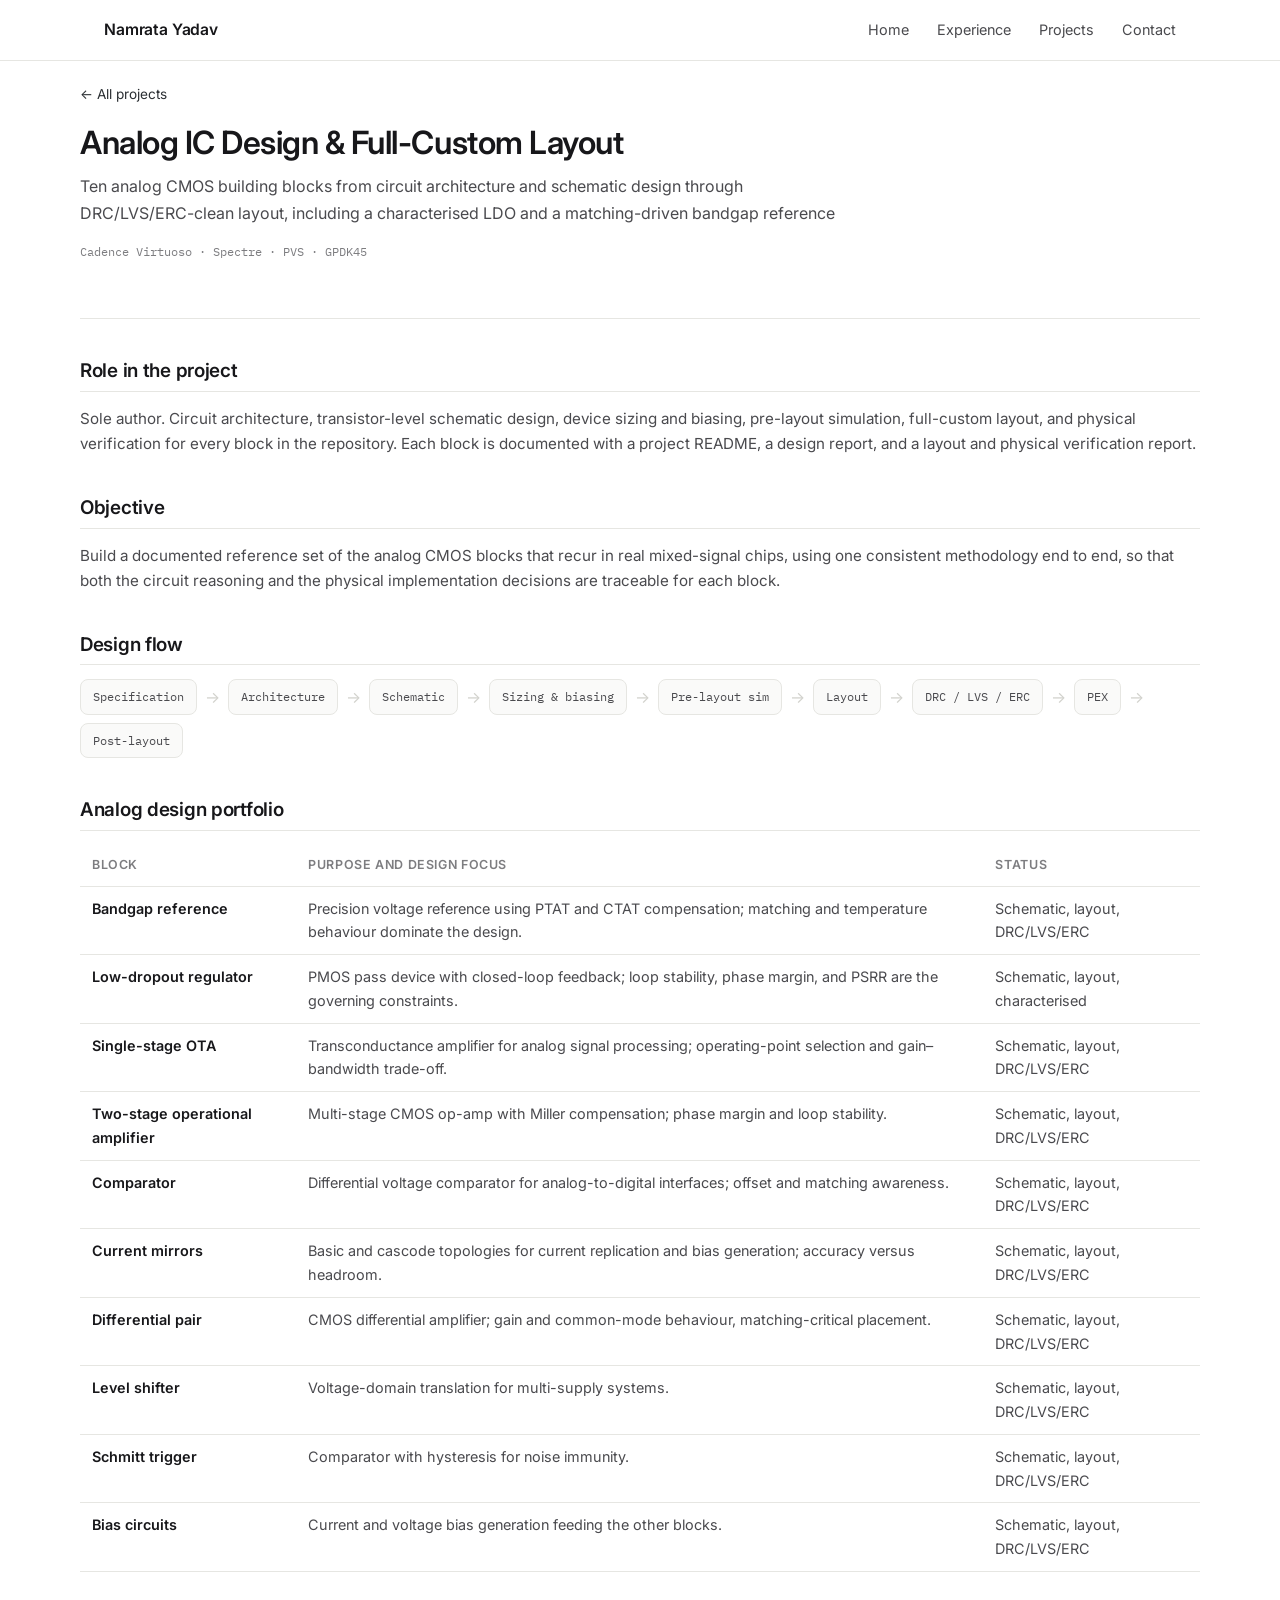
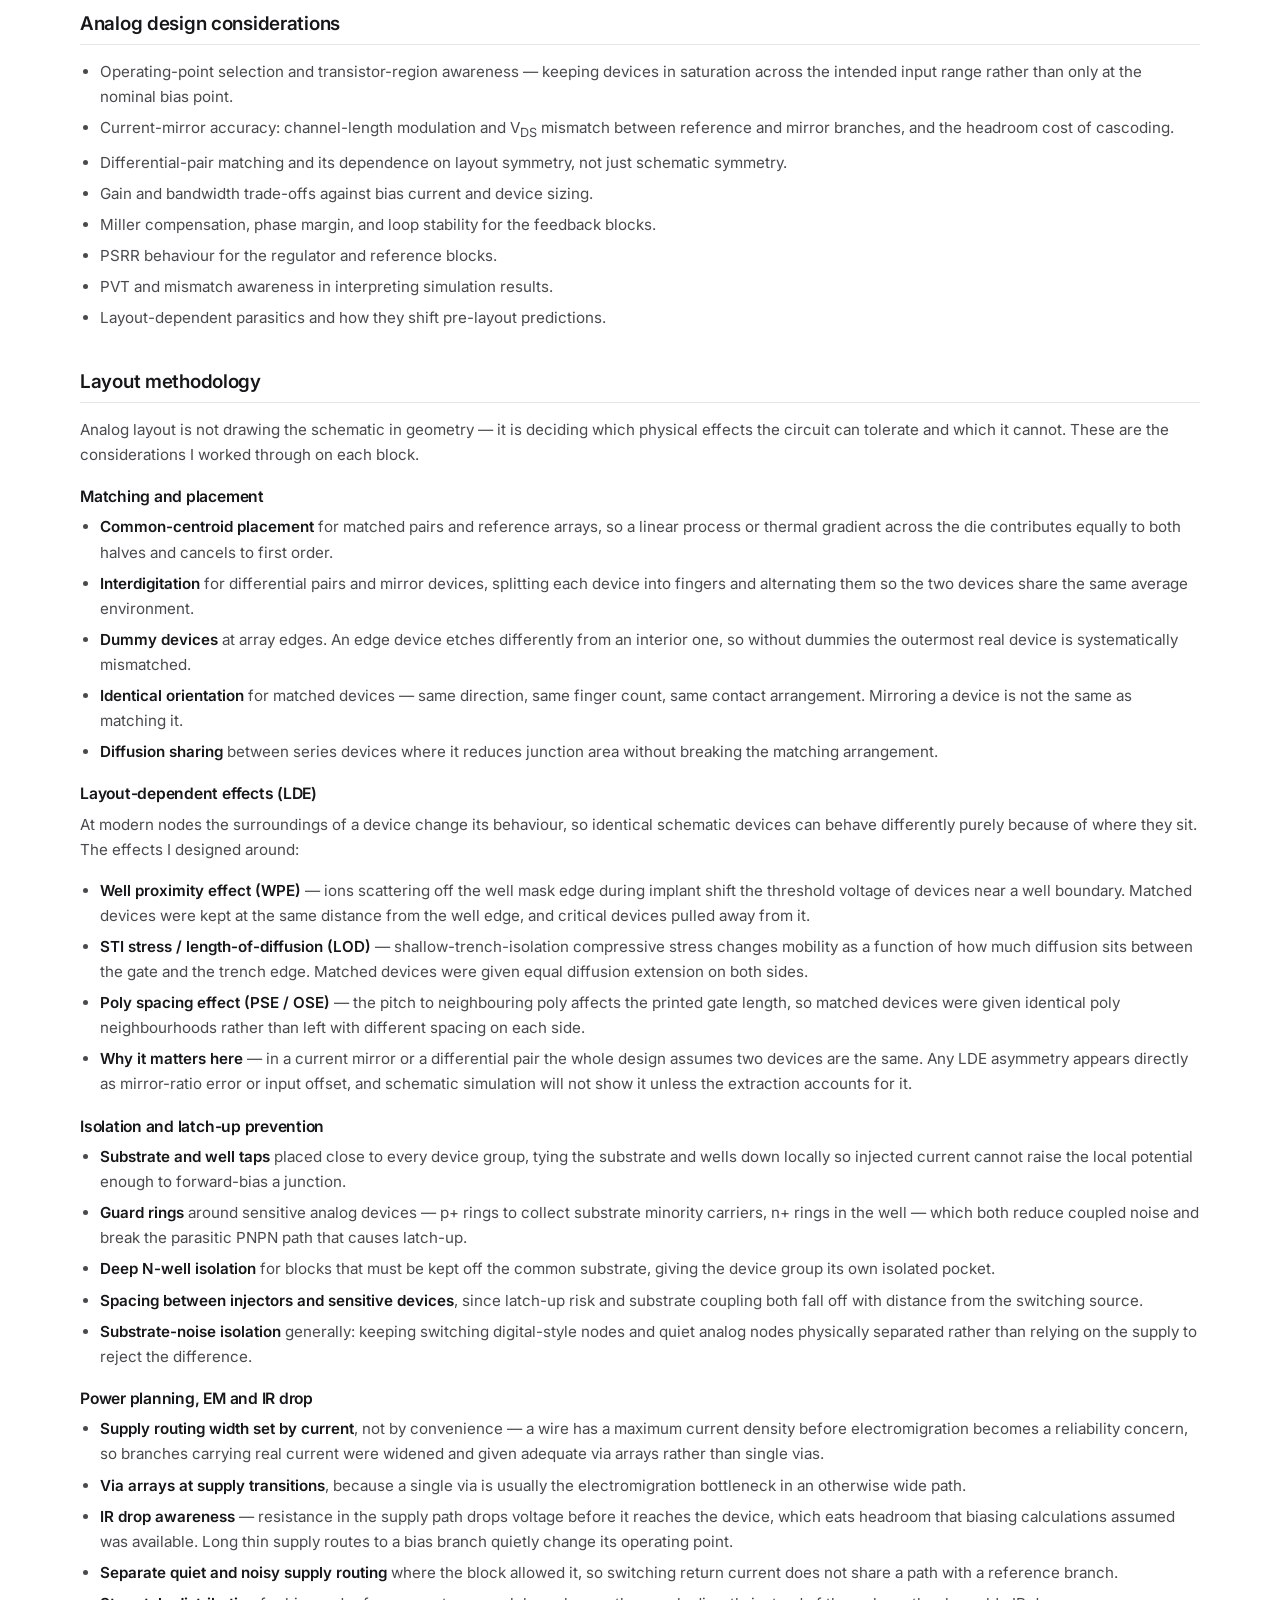
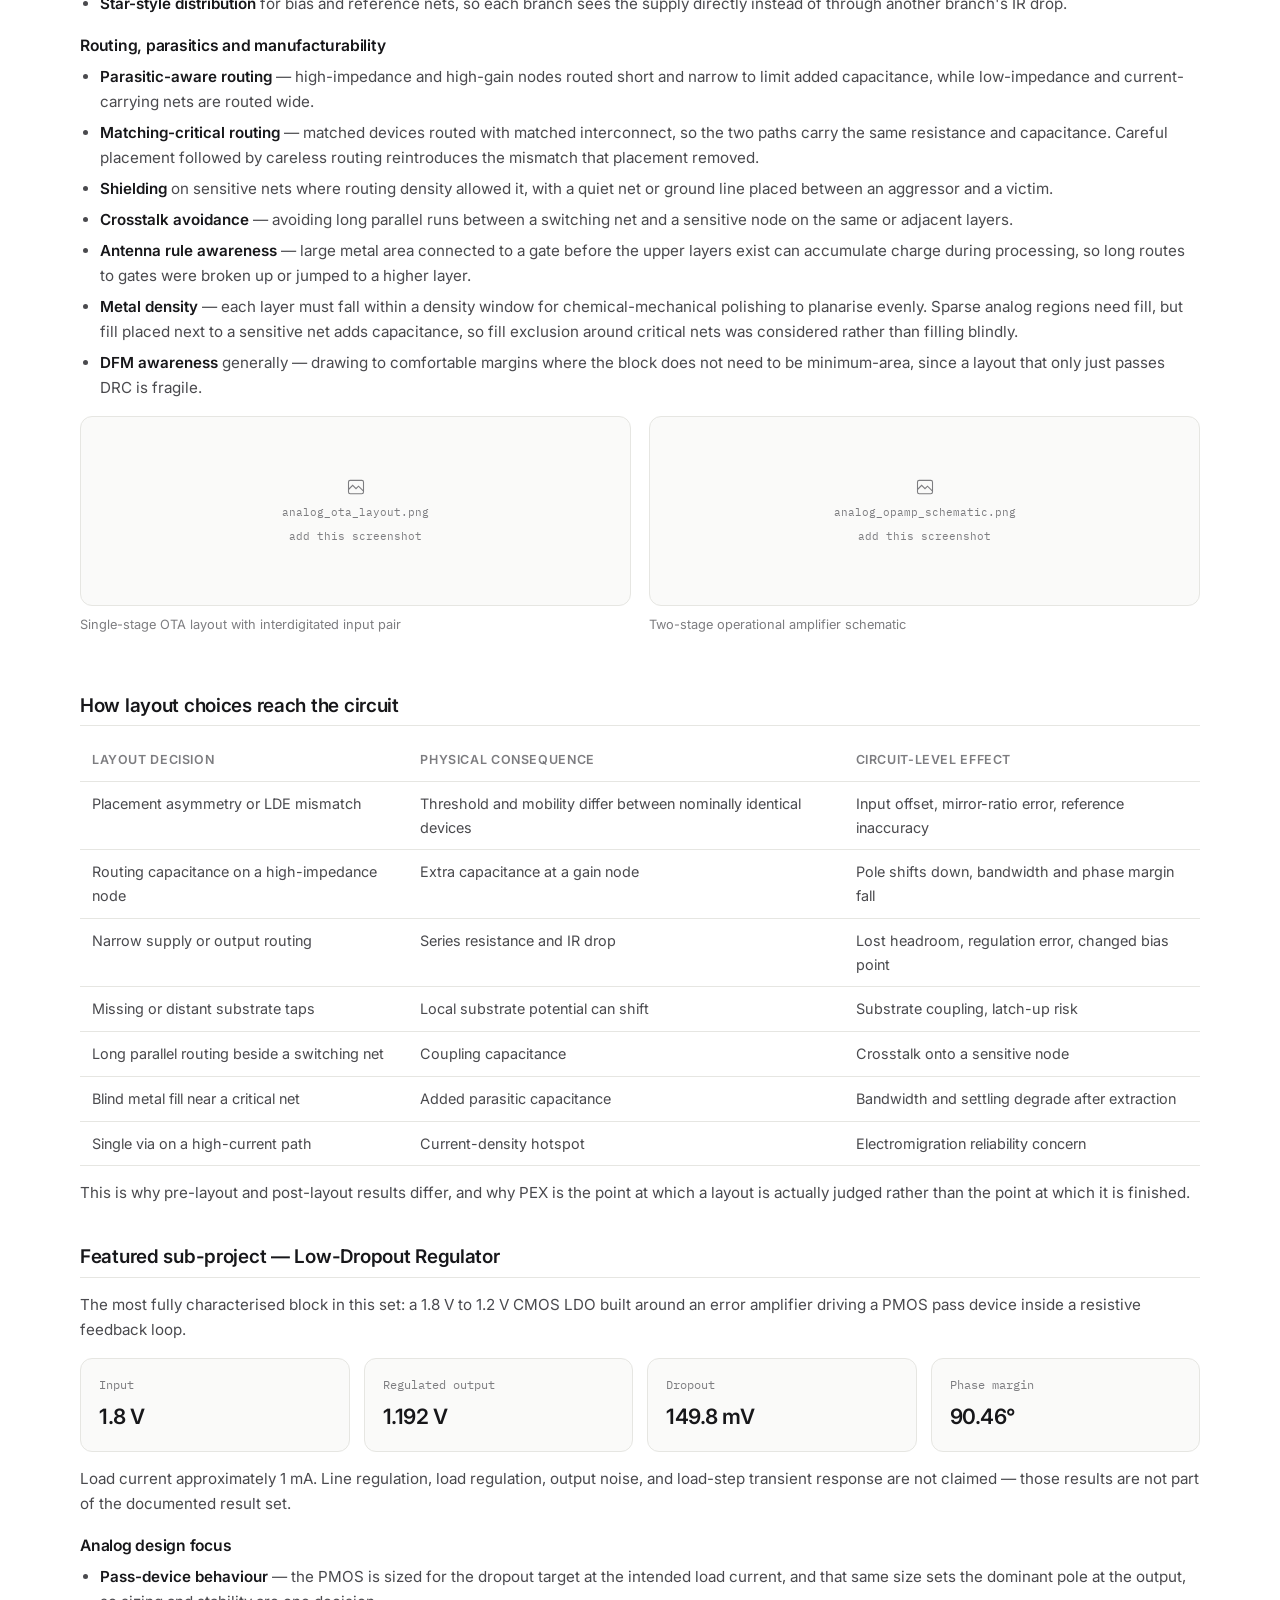
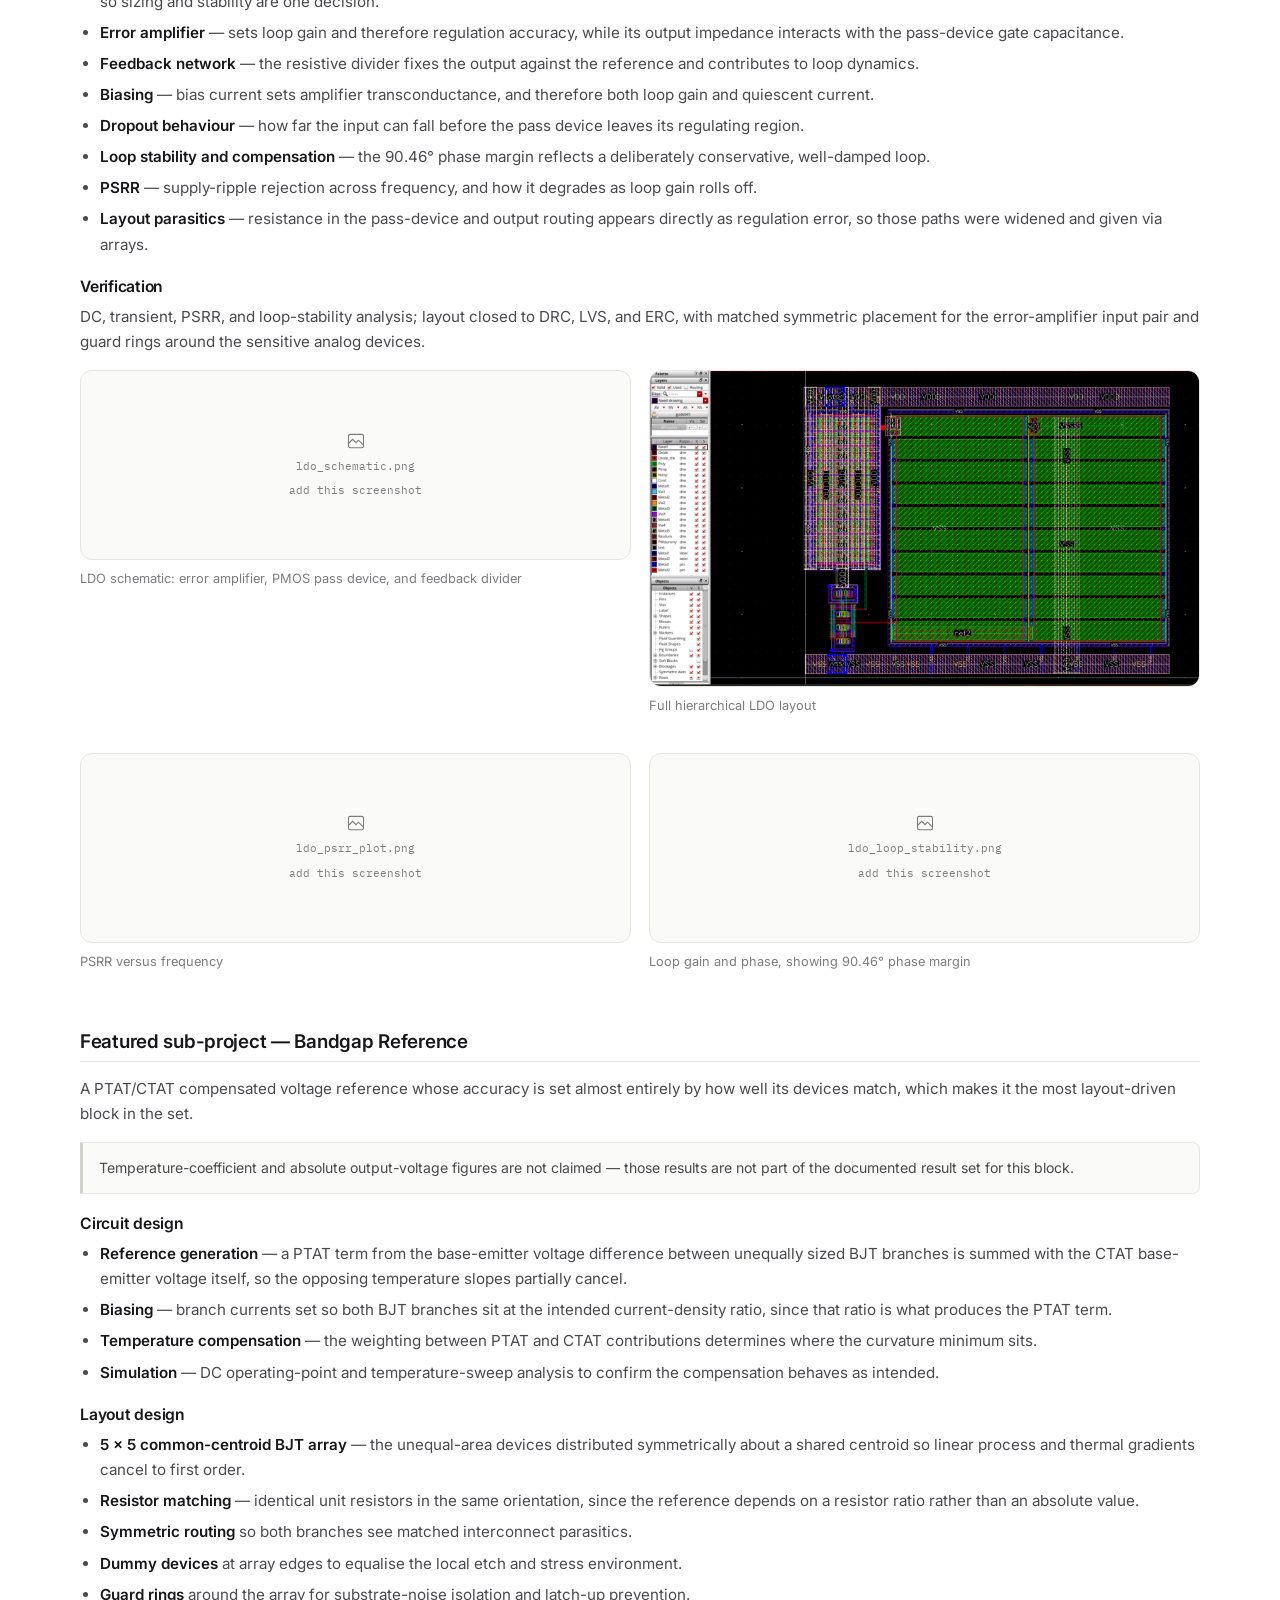
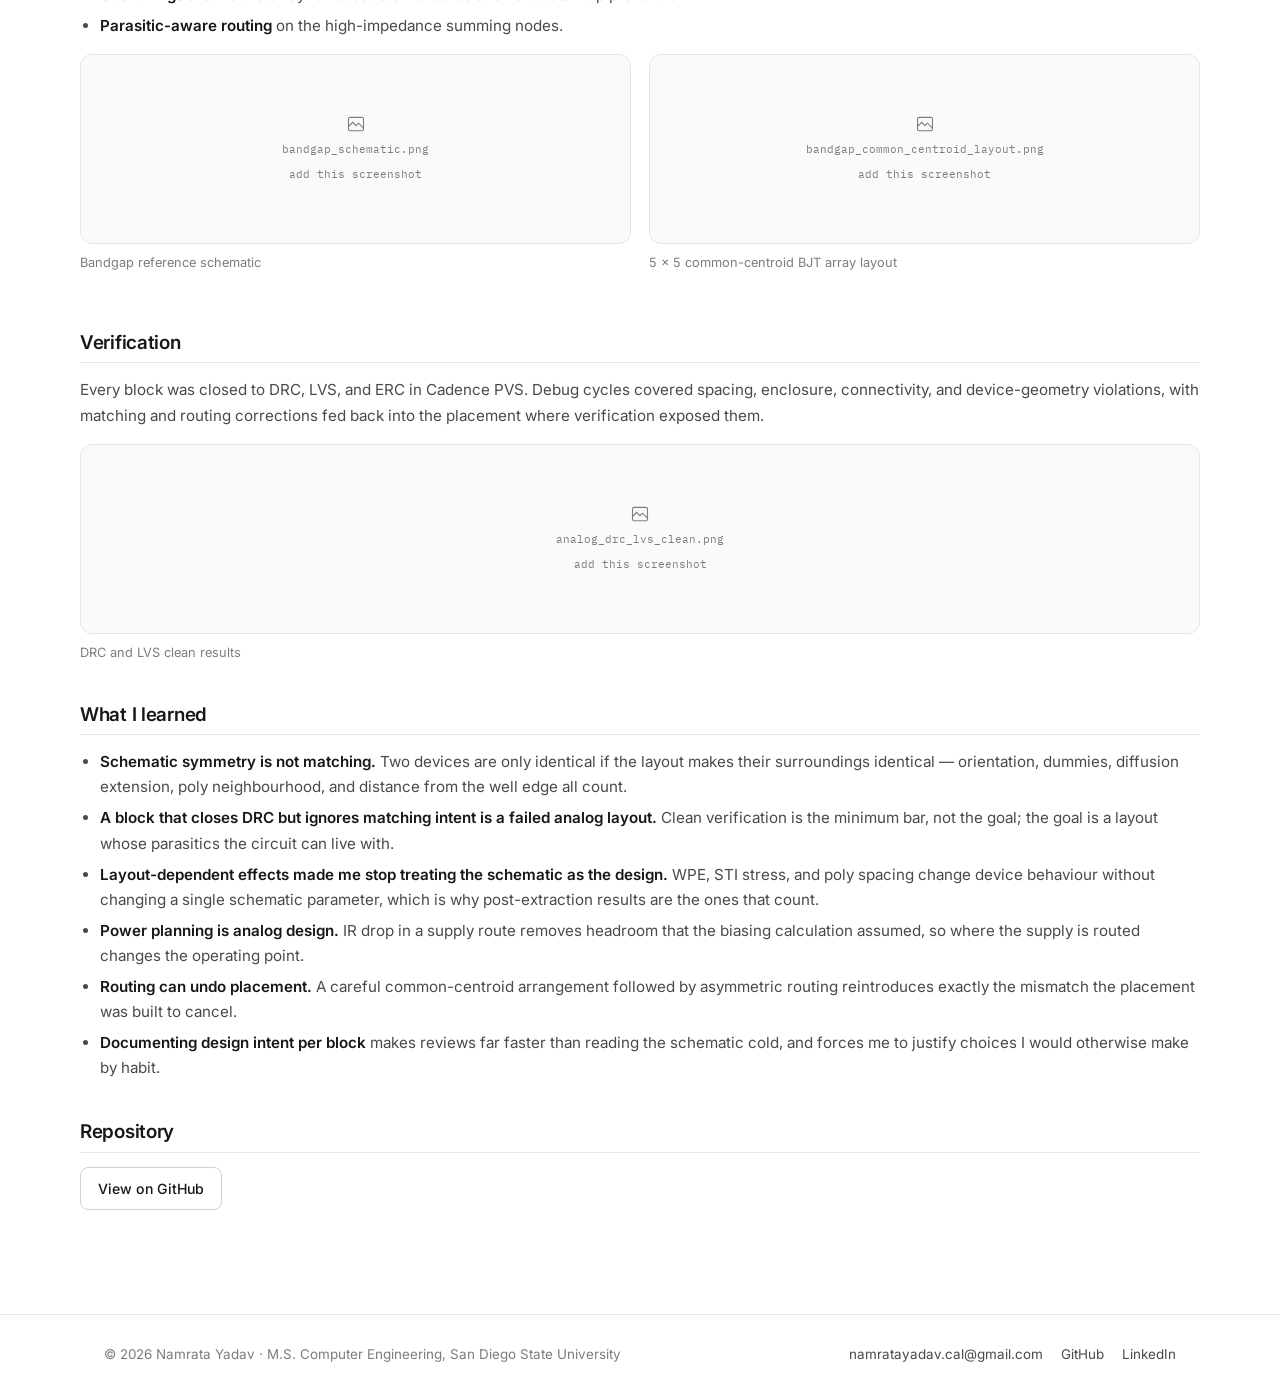
==== commit 894e6899: "Add files via upload" ====
--- a/analog-ic.html
+++ b/analog-ic.html
@@ -26,7 +26,6 @@
 <main>
   <div class="wrap crumb"><a href="projects.html">&larr; All projects</a></div>
   <div class="wrap detail-head">
-    <span class="badge">Analog design</span>
     <h1>Analog IC Design &amp; Full-Custom Layout</h1>
     <p class="detail-sub">Ten analog CMOS building blocks from circuit architecture and schematic design through DRC/LVS/ERC-clean layout, including a characterised LDO and a matching-driven bandgap reference</p>
     <p class="detail-tools">Cadence Virtuoso &middot; Spectre &middot; PVS &middot; GPDK45</p>
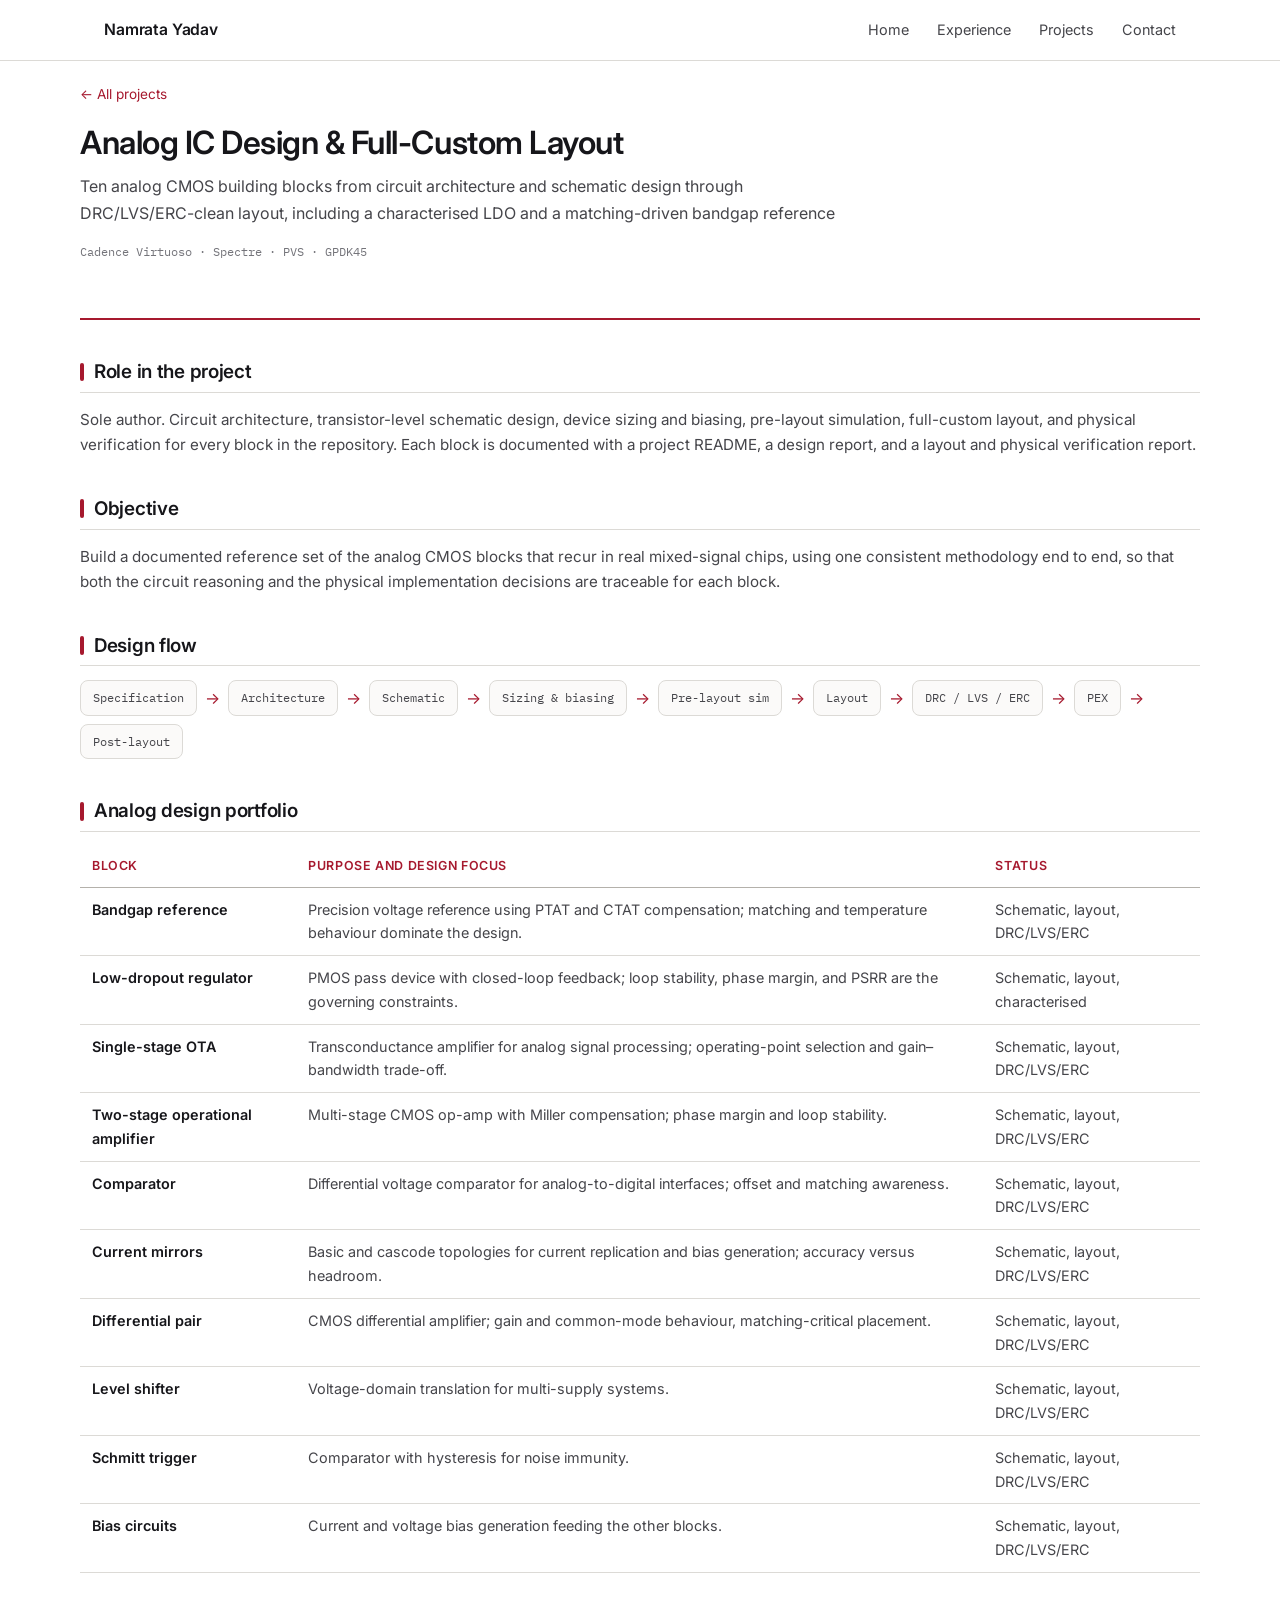
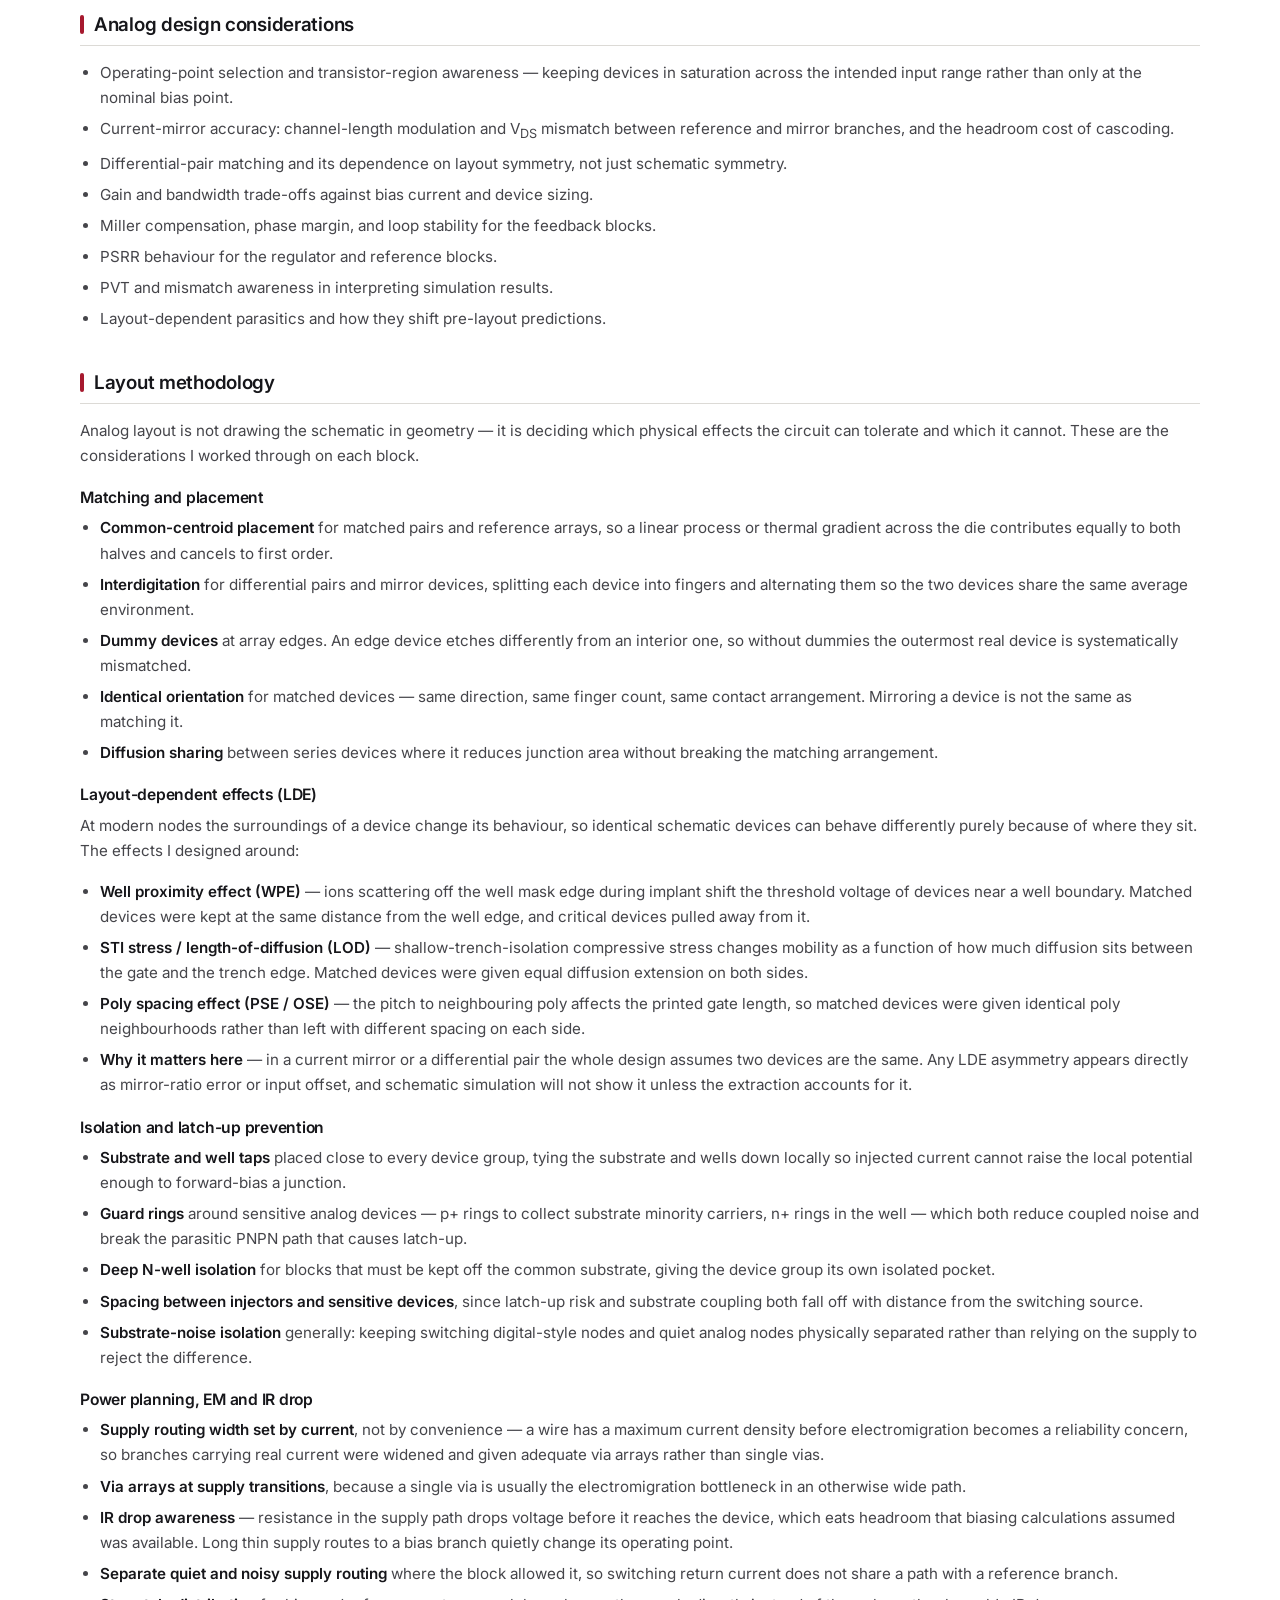
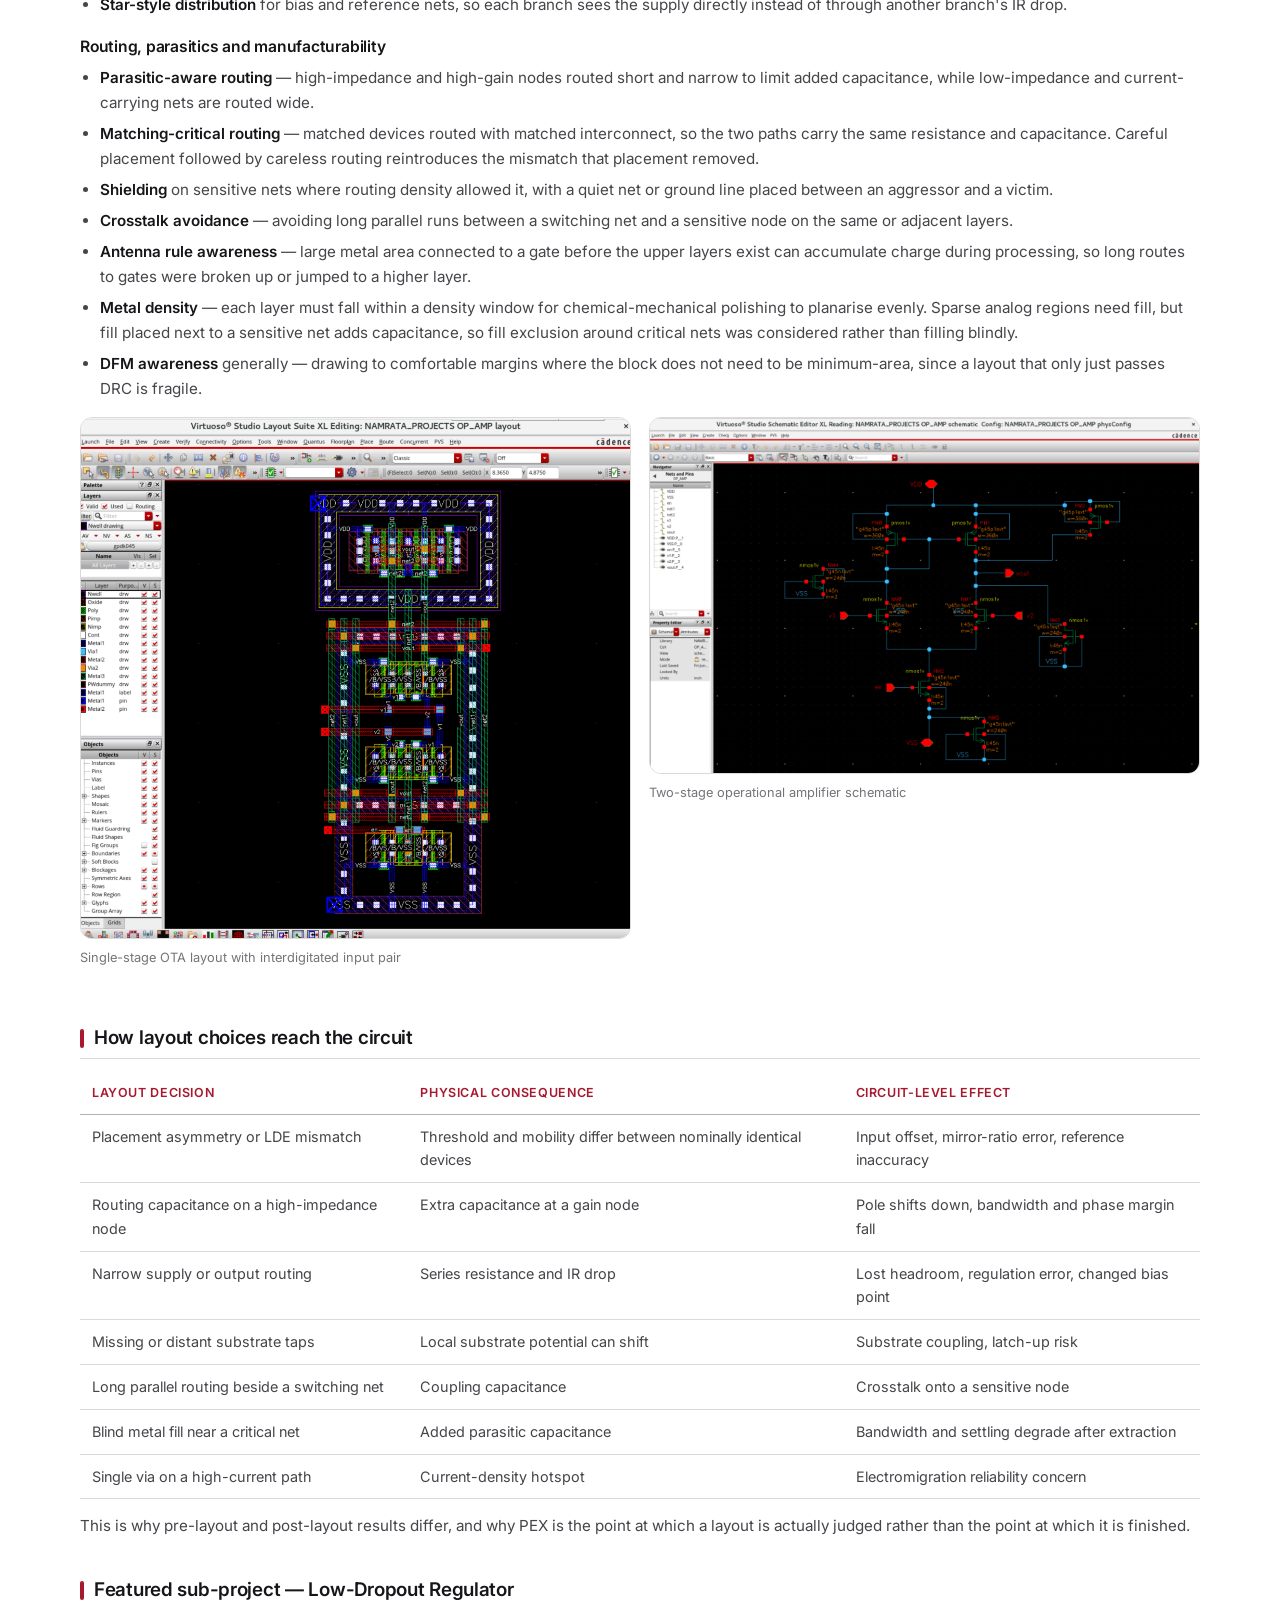
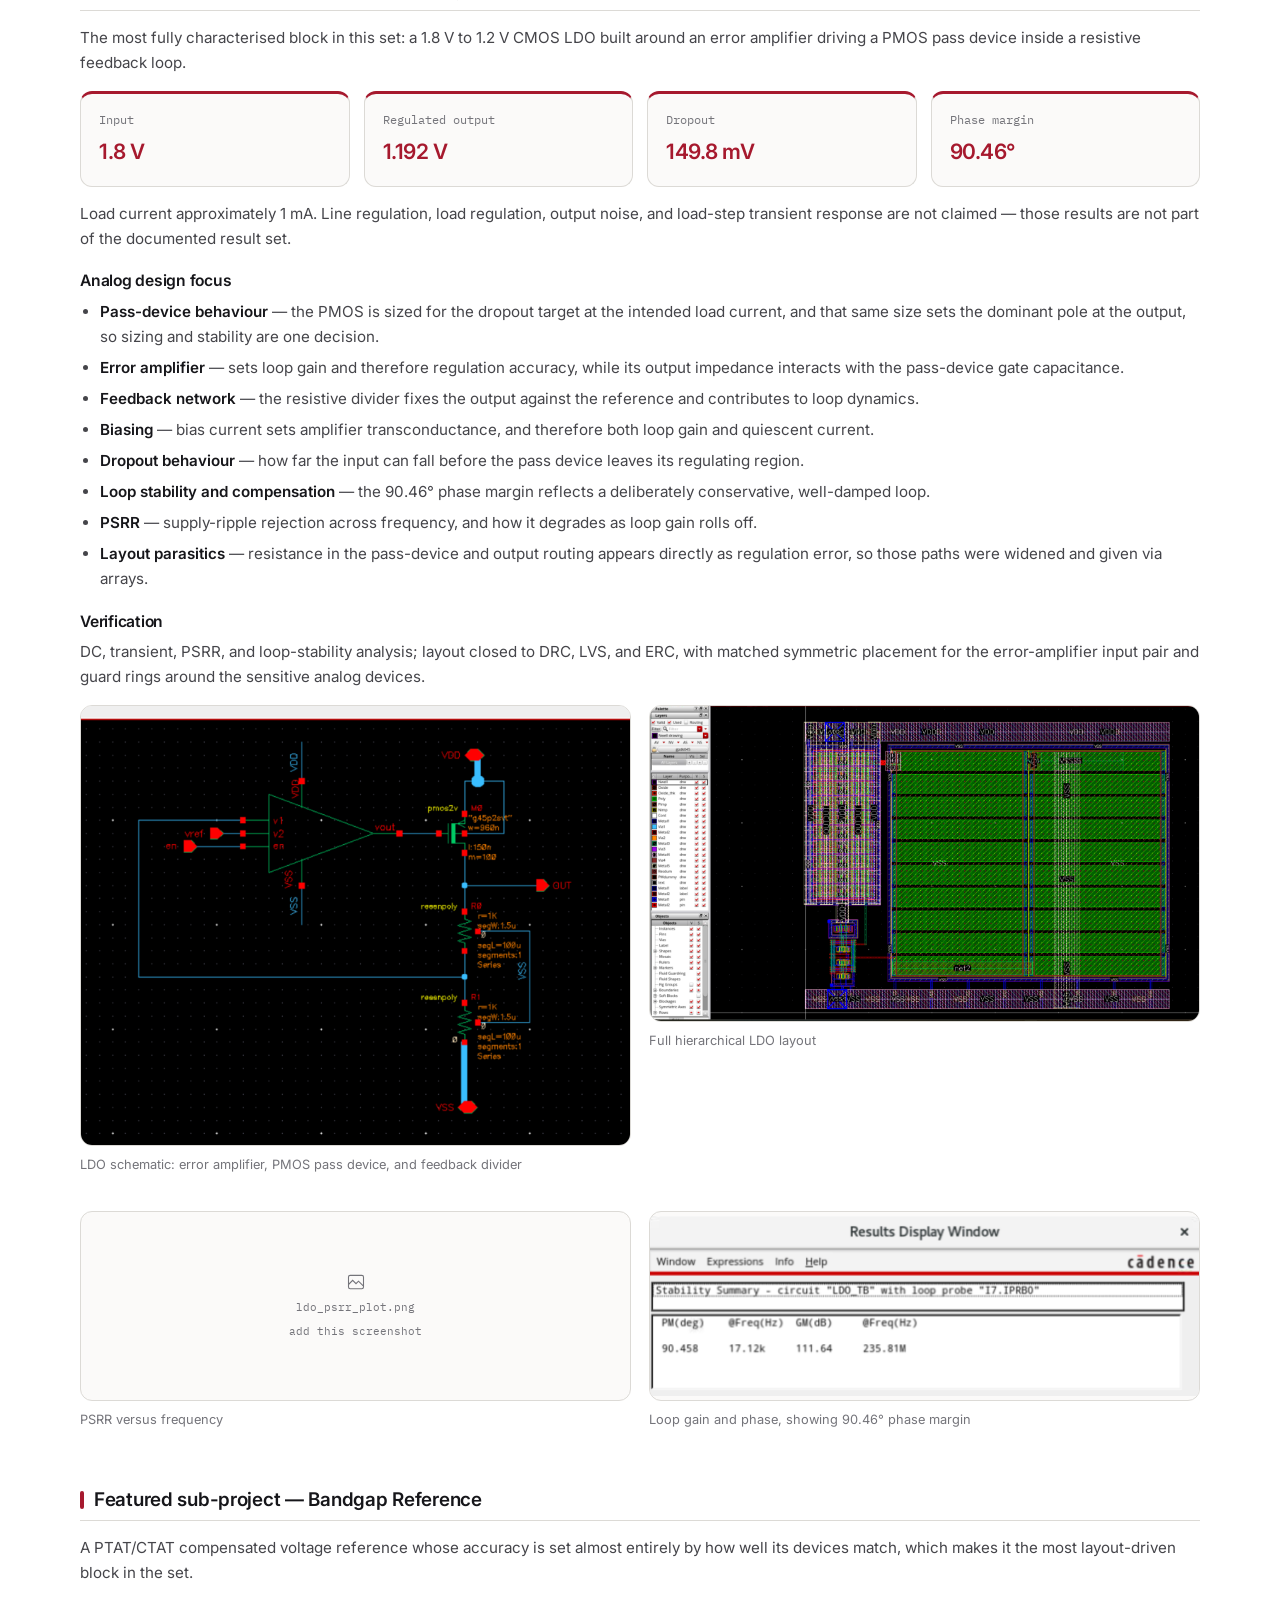
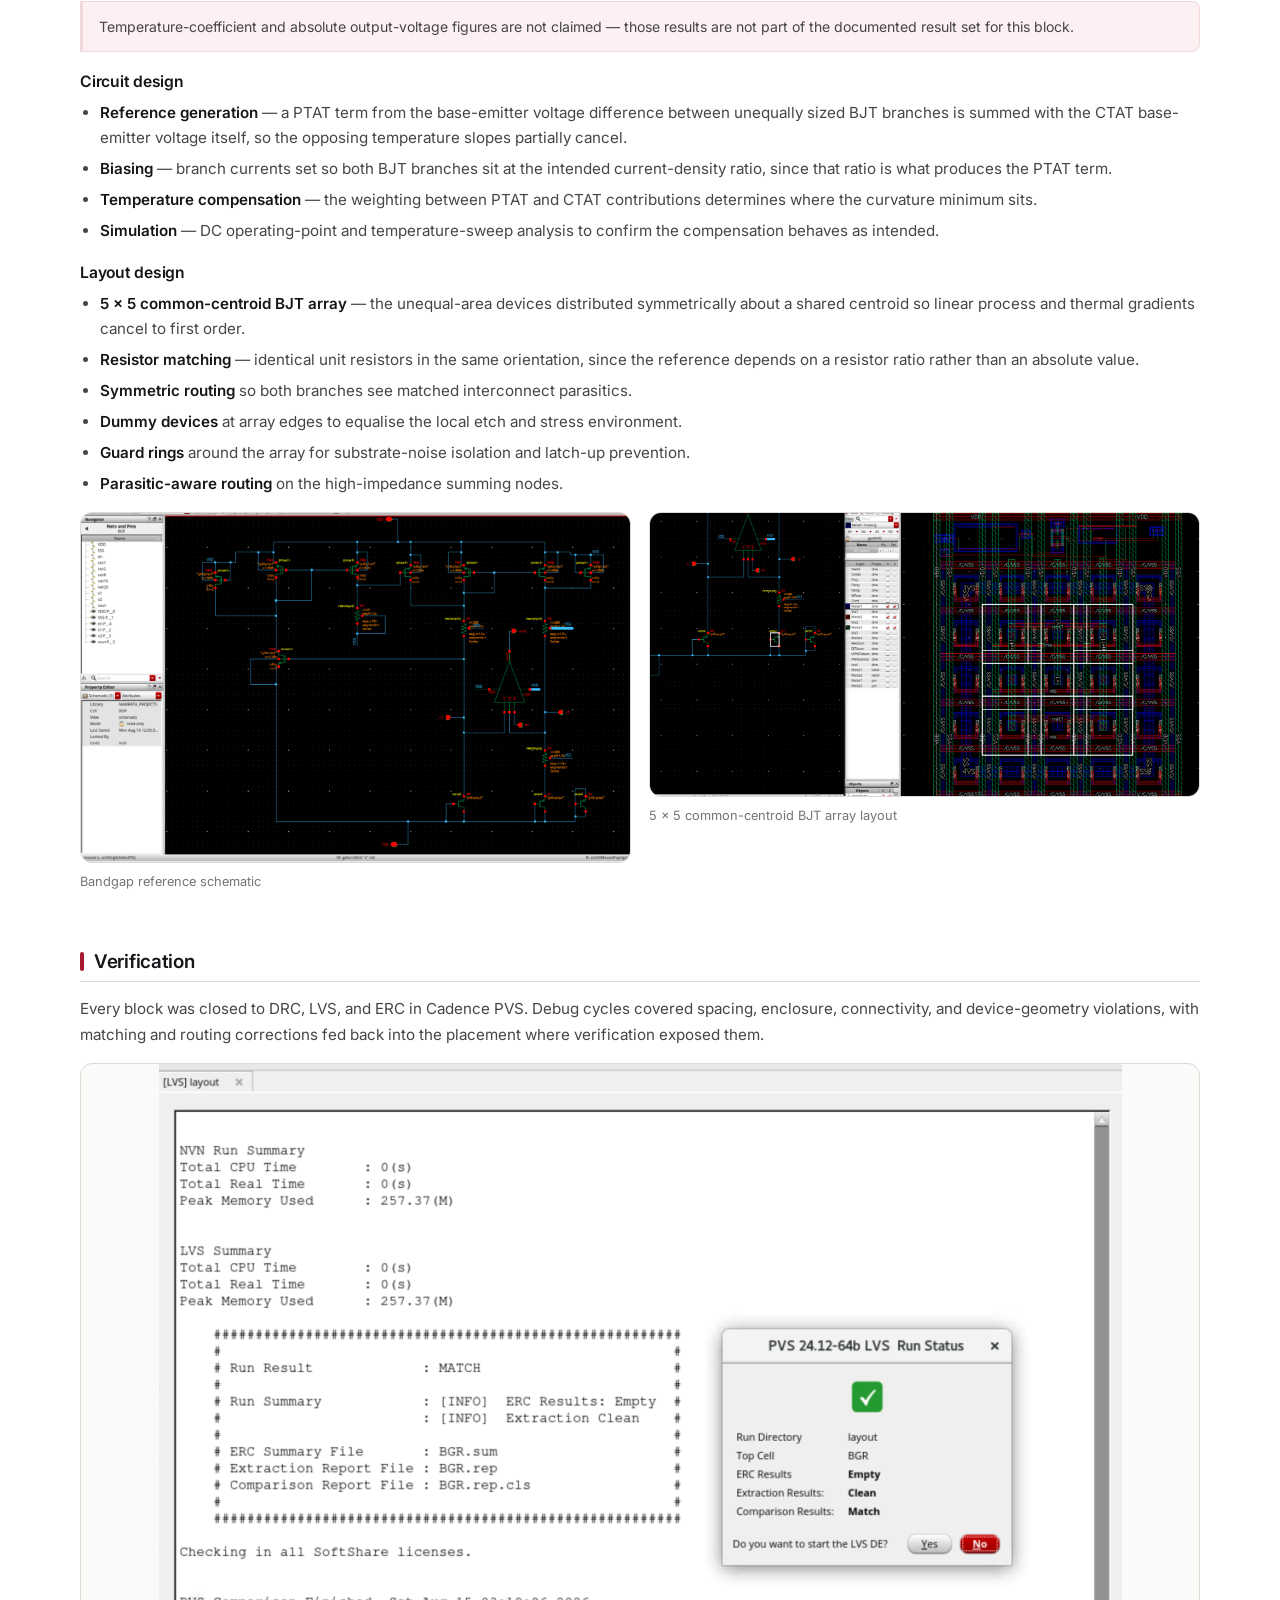
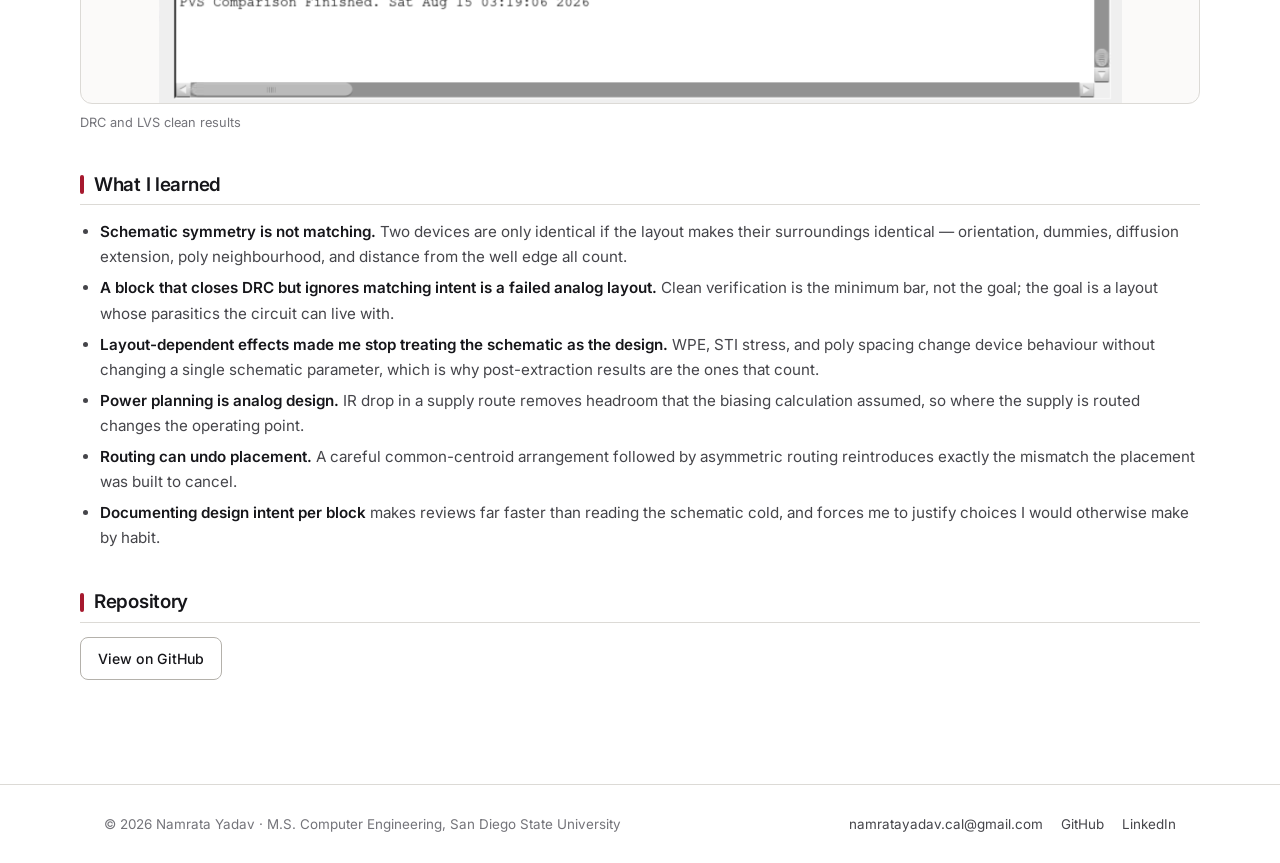
==== commit 322fe08a: "Add files via upload" ====
--- a/analog-ic.html
+++ b/analog-ic.html
@@ -199,7 +199,7 @@
     <div style="display:flex;gap:18px;">
       <a href="mailto:namratayadav.cal@gmail.com">namratayadav.cal@gmail.com</a>
       <a href="https://github.com/NamrataVLSI">GitHub</a>
-      <a href="https://www.linkedin.com/in/namrata-yadav">LinkedIn</a>
+      <a href="https://www.linkedin.com/in/namrata-yadav-3645b9243">LinkedIn</a>
     </div>
   </div>
 </footer>
--- a/styles.css
+++ b/styles.css
@@ -2,15 +2,22 @@
 
 :root {
   --bg:            #ffffff;
-  --surface:       #fafaf9;
-  --surface-2:     #f4f4f2;
-  --border:        #e6e6e2;
-  --border-strong: #d2d2cd;
-  --ink:           #17171a;
-  --ink-soft:      #4a4a4e;
-  --ink-muted:     #7d7d80;
-  --accent:        #2b2f33;
-  --accent-hover:  #14171a;
+  --surface:       #fbfaf9;
+  --surface-2:     #f3f2f0;
+  --border:        #dcdad6;
+  --border-strong: #b4b1ab;
+  --ink:           #16161a;
+  --ink-soft:      #45454a;
+  --ink-muted:     #74747a;
+  --accent:        #a6192e;        /* SDSU crimson */
+  --accent-hover:  #7d1223;
+  --accent-soft:   #fdf0f2;
+  --c-crimson:     #a6192e;
+  --c-teal:        #0f6e62;
+  --c-indigo:      #33367a;
+  --c-amber:       #96620a;
+  --c-slate:       #2b4c6f;
+  --c-plum:        #6b2d63;
   --radius:        12px;
   --radius-sm:     8px;
   --maxw:          1120px;
@@ -114,13 +121,20 @@
   color: var(--ink-muted); font-size: 0.7rem; text-align: center; padding: 8px; gap: 4px;
 }
 .photo-ph strong { font-size: 1.05rem; font-weight: 600; color: var(--ink-soft); letter-spacing: 0.04em; }
-.hero h1 { margin-bottom: 10px; }
+.hero h1 { margin-bottom: 12px; }
 .hero-role {
   font-size: 0.92rem; color: var(--ink-soft); font-weight: 500;
-  margin-bottom: 16px; line-height: 1.6;
-}
-.hero-role span { color: var(--border-strong); margin: 0 6px; }
-.hero p.lede { color: var(--ink-soft); max-width: 720px; font-size: 1rem; }
+  line-height: 1.7; max-width: 780px;
+  margin: 0 0 20px; padding-bottom: 18px;
+  border-bottom: 1px solid var(--border);
+}
+.hero-role span { color: var(--accent); margin: 0 8px; }
+.hero p.lede {
+  color: var(--ink-soft); max-width: 780px; font-size: 1rem;
+  margin: 0 0 14px;
+}
+.hero p.lede:last-of-type { margin-bottom: 0; }
+.hero p.lede strong { color: var(--ink); font-weight: 600; }
 .hero-meta { font-size: 0.88rem; color: var(--ink-muted); margin-bottom: 18px; }
 
 .btn-row { display: flex; flex-wrap: wrap; gap: 10px; margin-top: 22px; }
@@ -372,3 +386,60 @@
 @media print {
   .nav, .footer, .filter-row { display: none; }
 }
+
+/* ---------- colour accents ---------- */
+
+.section-head h2, .block h2 { display: flex; align-items: center; gap: 10px; }
+.section-head h2::before, .block h2::before {
+  content: ''; flex: 0 0 4px; width: 4px; height: 1em;
+  background: var(--accent); border-radius: 2px;
+}
+
+.exp-logo.sdsu  { background: var(--c-crimson); border-color: var(--c-crimson); color: #fff; }
+.exp-logo.tiv   { background: var(--c-teal);    border-color: var(--c-teal);    color: #fff; }
+
+.skill-card { border-top: 3px solid var(--c, var(--accent)); }
+.skill-card h3 { color: var(--c, var(--ink)); }
+.a-crimson { --c: var(--c-crimson); }
+.a-teal    { --c: var(--c-teal); }
+.a-indigo  { --c: var(--c-indigo); }
+.a-amber   { --c: var(--c-amber); }
+.a-slate   { --c: var(--c-slate); }
+.a-plum    { --c: var(--c-plum); }
+
+.explore-card { border-top: 3px solid var(--c, var(--accent)); }
+.explore-card .explore-icon { color: var(--c, var(--accent)); }
+.explore-card:hover { border-color: var(--border-strong); border-top-color: var(--c, var(--accent)); }
+
+.proj-card { position: relative; }
+.proj-card::before {
+  content: ''; position: absolute; top: 0; left: 0; right: 0; height: 3px;
+  background: var(--accent); opacity: 0; transition: opacity .15s ease; z-index: 1;
+}
+.proj-card:hover::before { opacity: 1; }
+.proj-card:hover { border-color: var(--border-strong); }
+.proj-links a { color: var(--accent); }
+.proj-metric { background: var(--accent-soft); border-color: #f2d7dc; }
+.proj-metric strong { color: var(--accent); }
+
+.metric { border-top: 3px solid var(--accent); }
+.metric .v { color: var(--accent); }
+
+.note { border-left-color: var(--accent); background: var(--accent-soft); border-color: #f2d7dc; border-left-width: 3px; }
+
+.exp-card { border-top: 3px solid var(--border-strong); }
+.exp-card.featured { border-top-color: var(--c-crimson); }
+.exp-card ul li strong { color: var(--accent); }
+
+th { color: var(--accent); border-bottom-color: var(--border-strong); }
+
+.contact-card { border-top: 3px solid var(--c, var(--accent)); }
+.contact-card svg { color: var(--c, var(--accent)); }
+
+.flow-rail { background: var(--accent-soft); border-color: #f2d7dc; }
+.flow-rail span { color: var(--ink-soft); }
+.flow-rail i { color: var(--accent); }
+.flow-arrow { color: var(--accent); }
+
+.detail-head { border-bottom: 2px solid var(--accent); }
+.crumb a { color: var(--accent); }
